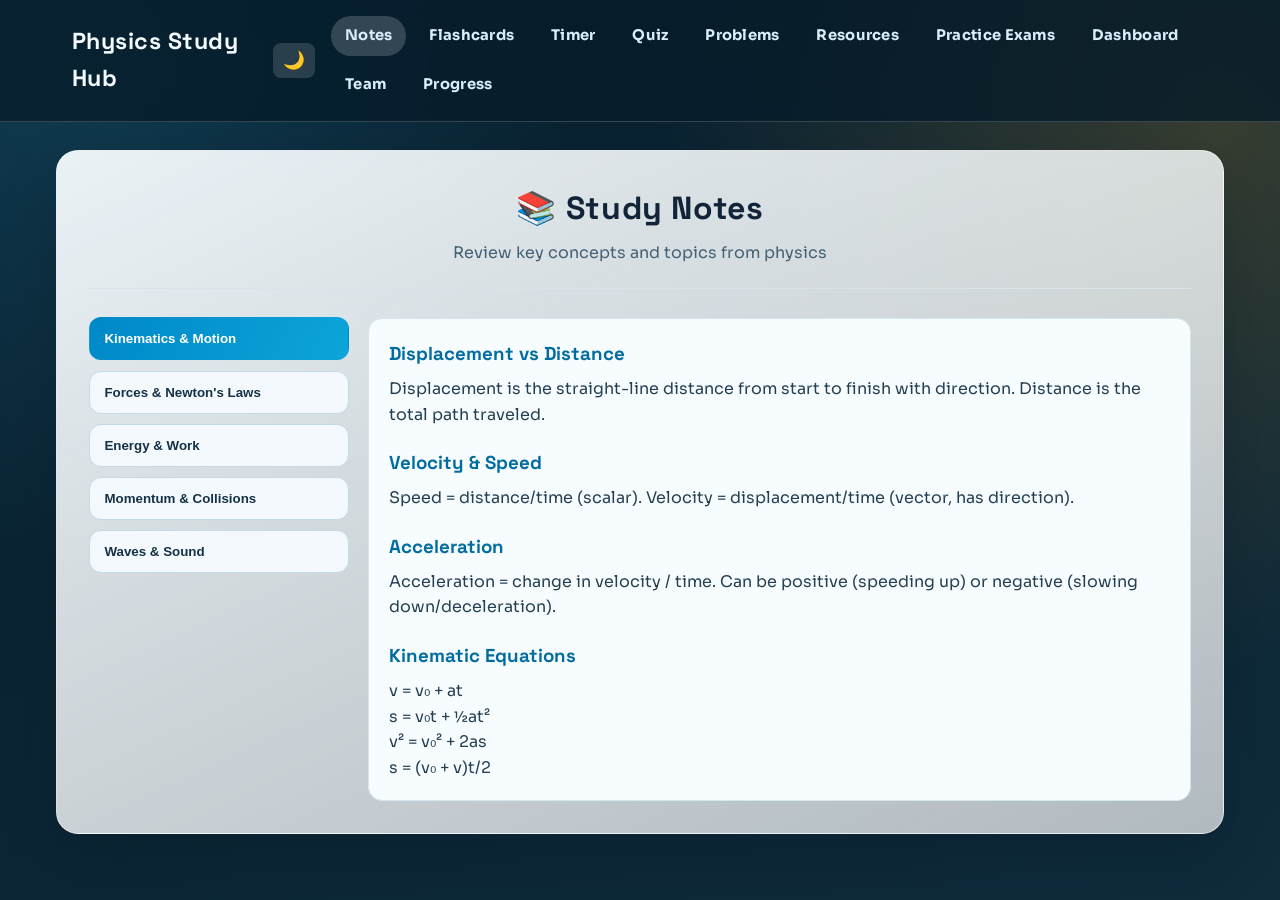
==== index.html @ 4030cb17 "Add team section" ====
<!DOCTYPE html>
<html lang="en">
<head>
    <meta charset="UTF-8">
    <meta name="viewport" content="width=device-width, initial-scale=1.0">
    <title>Physics Study Hub</title>
    <link rel="preconnect" href="https://fonts.googleapis.com">
    <link rel="preconnect" href="https://fonts.gstatic.com" crossorigin>
    <link href="https://fonts.googleapis.com/css2?family=Sora:wght@400;600;700;800&family=Space+Grotesk:wght@500;700&display=swap" rel="stylesheet">
    <link rel="stylesheet" href="styles.css">
</head>
<body>
    <nav class="navbar">
        <div class="nav-container">
            <h1 class="logo">Physics Study Hub</h1>
            <div class="nav-controls">
                <button id="dark-mode-toggle" class="dark-mode-btn" aria-label="Toggle dark mode" title="Dark mode">🌙</button>
                <ul class="nav-menu">
                    <li><a href="#" onclick="showSection('notes')" class="nav-link">Notes</a></li>
                    <li><a href="#" onclick="showSection('flashcards')" class="nav-link">Flashcards</a></li>
                    <li><a href="#" onclick="showSection('timer')" class="nav-link">Timer</a></li>
                    <li><a href="#" onclick="showSection('quiz')" class="nav-link">Quiz</a></li>
                    <li><a href="#" onclick="showSection('problems')" class="nav-link">Problems</a></li>
                    <li><a href="#" onclick="showSection('resources')" class="nav-link">Resources</a></li>
                    <li><a href="#" onclick="showSection('exams')" class="nav-link">Practice Exams</a></li>
                    <li><a href="#" onclick="showSection('dashboard')" class="nav-link">Dashboard</a></li>
                    <li><a href="#" onclick="showSection('team')" class="nav-link">Team</a></li>
                    <li><a href="#" onclick="showSection('progress')" class="nav-link">Progress</a></li>
                </ul>
            </div>
        </div>
    </nav>

    <main>
        <!-- Notes Section -->
        <section id="notes" class="section">
            <div class="section-header">
                <h2>📚 Study Notes</h2>
                <p>Review key concepts and topics from physics</p>
            </div>
            <div class="notes-container">
                <div class="notes-sidebar">
                    <button class="note-btn active" data-topic="kinematics" onclick="loadNotes('kinematics')">Kinematics & Motion</button>
                    <button class="note-btn" data-topic="forces" onclick="loadNotes('forces')">Forces & Newton's Laws</button>
                    <button class="note-btn" data-topic="energy" onclick="loadNotes('energy')">Energy & Work</button>
                    <button class="note-btn" data-topic="momentum" onclick="loadNotes('momentum')">Momentum & Collisions</button>
                    <button class="note-btn" data-topic="waves" onclick="loadNotes('waves')">Waves & Sound</button>
                </div>
                <div id="notes-content" class="notes-content"></div>
            </div>
        </section>

        <!-- Flashcards Section -->
        <section id="flashcards" class="section" style="display: none;">
            <div class="section-header">
                <h2>🃏 Flashcards</h2>
                <p>Study with interactive flashcards</p>
            </div>
            <div class="flashcards-container">
                <div id="flashcard" class="flashcard" onclick="flipCard()">
                    <div class="flashcard-inner">
                        <div class="flashcard-front">Question</div>
                        <div class="flashcard-back">Answer</div>
                    </div>
                </div>
                <div class="flashcard-controls">
                    <button onclick="previousCard()" class="btn">← Previous</button>
                    <span id="card-counter">1 / 10</span>
                    <button onclick="nextCard()" class="btn">Next →</button>
                </div>
                <div class="card-nav">
                    <button onclick="markCard('hard')" class="btn btn-hard">Hard</button>
                    <button onclick="markCard('medium')" class="btn btn-medium">Medium</button>
                    <button onclick="markCard('easy')" class="btn btn-easy">Easy</button>
                </div>
            </div>
        </section>

        <!-- Study Timer Section -->
        <section id="timer" class="section" style="display: none;">
            <div class="section-header">
                <h2>⏱️ Study Timer</h2>
                <p>Pomodoro-style focused study sessions</p>
            </div>
            <div class="timer-container">
                <div class="timer-display">
                    <div class="timer-time" id="timer-time">25:00</div>
                    <div class="timer-label" id="timer-label">Focus Time</div>
                </div>
                <div class="timer-controls">
                    <button onclick="startTimer()" class="btn btn-primary" id="btn-start">▶ Start</button>
                    <button onclick="pauseTimer()" class="btn btn-warning" id="btn-pause" style="display:none;">⏸ Pause</button>
                    <button onclick="resetTimer()" class="btn btn-secondary">↻ Reset</button>
                </div>
                <div class="timer-presets">
                    <button onclick="setTimer(25)" class="timer-preset">25 min</button>
                    <button onclick="setTimer(5)" class="timer-preset">5 min</button>
                    <button onclick="setTimer(45)" class="timer-preset">45 min</button>
                    <button onclick="setTimer(90)" class="timer-preset">90 min</button>
                </div>
                <div class="timer-stats">
                    <p>Today's focus: <span id="today-focus">0</span> min | Session streak: <span id="streak-count">0</span> days 🔥</p>
                </div>
            </div>
        </section>

        <!-- Quiz Section -->
        <section id="quiz" class="section" style="display: none;">
            <div class="section-header">
                <h2>❓ Quiz Mode</h2>
                <p>Test your knowledge with quizzes</p>
            </div>
            <div class="quiz-container">
                <div id="quiz-difficulty" style="text-align: center; margin-bottom: 2rem;">
                    <h3>Select Difficulty</h3>
                    <button onclick="startQuizWithDifficulty('all')" class="btn btn-primary">All Questions</button>
                    <button onclick="startQuizWithDifficulty('easy')" class="btn btn-easy">Easy Only</button>
                    <button onclick="startQuizWithDifficulty('medium')" class="btn btn-medium">Medium Only</button>
                    <button onclick="startQuizWithDifficulty('hard')" class="btn btn-hard">Hard Only</button>
                </div>
                <div id="quiz-timer" style="text-align: center; font-size: 1.5rem; font-weight: bold; color: #e74c3c; margin-bottom: 1rem; display: none;">
                    ⏱️ Time: <span id="timer-display">0:00</span>
                </div>
                <div id="quiz-content"></div>
            </div>
        </section>

        <!-- Problems Section -->
        <section id="problems" class="section" style="display: none;">
            <div class="section-header">
                <h2>📝 Practice Problems</h2>
                <p>Work through problem solutions</p>
            </div>
            <div class="problems-container">
                <div class="problems-sidebar">
                    <button class="problem-btn active" data-category="kinematics" onclick="loadProblems('kinematics')">Kinematics</button>
                    <button class="problem-btn" data-category="forces" onclick="loadProblems('forces')">Forces</button>
                    <button class="problem-btn" data-category="energy" onclick="loadProblems('energy')">Energy</button>
                    <button class="problem-btn" data-category="momentum" onclick="loadProblems('momentum')">Momentum</button>
                </div>
                <div id="problems-content" class="problems-content"></div>
            </div>
        </section>

        <!-- Resources Section -->
        <section id="resources" class="section" style="display: none;">
            <div class="section-header">
                <h2>📄 Study Resources</h2>
                <p>Use compressed PDFs for faster loading and GitHub-safe file sizes</p>
            </div>
            <div class="resources-grid">
                <article class="resource-card">
                    <h3>PHYS I Notes (Web Optimized)</h3>
                    <p>Compressed for fast opening and GitHub-safe size limits.</p>
                    <a class="btn btn-primary" href="PHYS I Notes.web.pdf" target="_blank" rel="noopener">Open PDF</a>
                </article>
                <article class="resource-card">
                    <h3>PHYS Work (Web Optimized)</h3>
                    <p>Optimized copy ready for publishing in this repository.</p>
                    <a class="btn btn-primary" href="PHYS Work.web.pdf" target="_blank" rel="noopener">Open PDF</a>
                </article>
                <article class="resource-card">
                    <h3>Quick Access</h3>
                    <p>If you need the highest-quality originals locally, keep them outside git and open from your computer.</p>
                    <a class="btn btn-secondary" href="README.md" target="_blank" rel="noopener">View Project Notes</a>
                </article>
            </div>
        </section>

        <!-- Practice Exams Section -->
        <section id="exams" class="section" style="display: none;">
            <div class="section-header">
                <h2>🧪 Practice Exams</h2>
                <p>One full final exam that mixes topics and grades automatically</p>
            </div>
            <div class="exam-shell">
                <div id="exam-menu" class="exam-menu">
                    <button type="button" onclick="startPracticeExam()" class="exam-choice exam-choice-primary">
                        <strong>Start Final Exam</strong>
                        <span>25 questions • mixed topics</span>
                    </button>
                </div>
                <div id="exam-content" class="exam-content"></div>
            </div>
        </section>

        <!-- Dashboard Section -->
        <section id="dashboard" class="section" style="display: none;">
            <div class="section-header">
                <h2>📈 Dashboard</h2>
                <p>Quick summary of your study progress</p>
            </div>
            <div class="dashboard-grid">
                <div class="dashboard-card">
                    <h3>Average Quiz Score</h3>
                    <div class="dashboard-value" id="dashboard-avg-score">0%</div>
                </div>
                <div class="dashboard-card">
                    <h3>Practice Exams Taken</h3>
                    <div class="dashboard-value" id="dashboard-exam-count">0</div>
                </div>
                <div class="dashboard-card">
                    <h3>Study Streak</h3>
                    <div class="dashboard-value" id="dashboard-streak">0 days</div>
                </div>
                <div class="dashboard-card">
                    <h3>Problems Solved</h3>
                    <div class="dashboard-value" id="dashboard-problems">0</div>
                </div>
            </div>
        </section>

        <!-- Team Section -->
        <section id="team" class="section" style="display: none;">
            <div class="section-header">
                <h2>👥 Team</h2>
                <p>Who worked on what in this project</p>
            </div>
            <div class="team-grid">
                <article class="team-card">
                    <div class="team-name">Kaleb Harris</div>
                    <div class="team-role">Project Lead</div>
                    <p class="team-desc">Core site structure, exam flow, and overall coordination.</p>
                </article>
                <article class="team-card">
                    <div class="team-name">Kyle Mccrackin</div>
                    <div class="team-role">Content Support</div>
                    <p class="team-desc">Study content organization and topic coverage.</p>
                </article>
                <article class="team-card">
                    <div class="team-name">Tyler Rankins</div>
                    <div class="team-role">Design Support</div>
                    <p class="team-desc">Layout polish, visual style, and presentation details.</p>
                </article>
                <article class="team-card">
                    <div class="team-name">Luke Prez</div>
                    <div class="team-role">Feature Support</div>
                    <p class="team-desc">Study tools, progress tracking, and feature ideas.</p>
                </article>
            </div>
        </section>

        <!-- Progress Section -->
        <section id="progress" class="section" style="display: none;">
            <div class="section-header">
                <h2>📊 Your Progress</h2>
                <p>Track your learning journey and achievements</p>
            </div>
            <div class="progress-container">
                <div class="progress-stat">
                    <h3>Notes Reviewed</h3>
                    <div class="stat-value" id="notes-reviewed">0</div>
                    <div class="progress-bar">
                        <div class="progress-fill" style="width: 0%"></div>
                    </div>
                </div>
                <div class="progress-stat">
                    <h3>Cards Studied</h3>
                    <div class="stat-value" id="cards-studied">0</div>
                    <div class="progress-bar">
                        <div class="progress-fill" style="width: 0%"></div>
                    </div>
                </div>
                <div class="progress-stat">
                    <h3>Quiz Average</h3>
                    <div class="stat-value" id="quiz-avg">0%</div>
                    <div class="progress-bar">
                        <div class="progress-fill" style="width: 0%"></div>
                    </div>
                </div>
                <div class="progress-stat">
                    <h3>Problems Solved</h3>
                    <div class="stat-value" id="problems-solved">0</div>
                    <div class="progress-bar">
                        <div class="progress-fill" style="width: 0%"></div>
                    </div>
                </div>
            </div>

            <div class="achievements-section">
                <h3>🏆 Achievements</h3>
                <div id="achievements-list" class="achievements-grid">
                    <div class="achievement" data-achievement="first-quiz">
                        <div class="achievement-icon">🎯</div>
                        <div class="achievement-text">
                            <strong>Quiz Master</strong>
                            <p>Complete first quiz</p>
                        </div>
                    </div>
                    <div class="achievement" data-achievement="perfect-score">
                        <div class="achievement-icon">⭐</div>
                        <div class="achievement-text">
                            <strong>Perfect Score</strong>
                            <p>Score 100% on quiz</p>
                        </div>
                    </div>
                    <div class="achievement" data-achievement="study-streak">
                        <div class="achievement-icon">🔥</div>
                        <div class="achievement-text">
                            <strong>On Fire</strong>
                            <p>3 day study streak</p>
                        </div>
                    </div>
                    <div class="achievement" data-achievement="card-master">
                        <div class="achievement-icon">🃏</div>
                        <div class="achievement-text">
                            <strong>Card Master</strong>
                            <p>Study 50 flashcards</p>
                        </div>
                    </div>
                </div>
            </div>

            <div class="shortcuts-section">
                <h3>⌨️ Keyboard Shortcuts</h3>
                <div class="shortcuts-grid">
                    <div class="shortcut">
                        <kbd>←</kbd> <kbd>→</kbd> <span>Navigate flashcards</span>
                    </div>
                    <div class="shortcut">
                        <kbd>Space</kbd> <span>Flip flashcard</span>
                    </div>
                    <div class="shortcut">
                        <kbd>1</kbd> <kbd>2</kbd> <kbd>3</kbd> <kbd>4</kbd> <span>Select quiz answer</span>
                    </div>
                </div>
            </div>

            <button onclick="resetProgress()" class="btn btn-danger">Reset All Progress</button>
        </section>
    </main>

    <script src="data.js"></script>
    <script src="script.js"></script>
</body>
</html>
---- styles.css ----
* {
    margin: 0;
    padding: 0;
    box-sizing: border-box;
}

:root {
    --bg-1: #081f2e;
    --bg-2: #0f2b3c;
    --surface: rgba(246, 252, 255, 0.95);
    --surface-soft: rgba(255, 255, 255, 0.68);
    --text: #12212e;
    --muted: #456073;
    --brand: #0088c9;
    --brand-strong: #006ca0;
    --accent: #f0a620;
    --ok: #2ea26d;
    --warn: #ce7f08;
    --danger: #cc4e41;
    --shadow: 0 24px 56px rgba(3, 20, 31, 0.24);
}

body.dark-mode {
    --surface: #1a2332;
    --surface-soft: #0f192a;
    --text: #e4f1ff;
    --muted: #9cb3cc;
}

body.dark-mode .section {
    background: linear-gradient(155deg, #1a2332, #0f192a);
    border-color: rgba(255, 255, 255, 0.12);
}

body.dark-mode .notes-content,
body.dark-mode .problems-content,
body.dark-mode #quiz-content {
    background: #0f192a;
    border-color: rgba(255, 255, 255, 0.14);
}

body.dark-mode .note-btn,
body.dark-mode .problem-btn {
    background: #0d1620;
    border-color: rgba(255, 255, 255, 0.18);
    color: #d8eefa;
}

body.dark-mode .quiz-option {
    background: #0f192a;
    border-color: rgba(255, 255, 255, 0.15);
    color: #e4f1ff;
}

body.dark-mode .problem-item {
    background: #0d1620;
    border-color: rgba(255, 255, 255, 0.15);
    color: #e4f1ff;
}

body.dark-mode .progress-stat {
    background: #0d1620;
    border-color: rgba(255, 255, 255, 0.15);
}

body.dark-mode .resource-card {
    background: #0d1620;
    border-color: rgba(255, 255, 255, 0.15);
}

/* Dashboard */
.dashboard-grid {
    display: grid;
    grid-template-columns: repeat(auto-fit, minmax(180px, 1fr));
    gap: 1rem;
}

.dashboard-card {
    background: #f7fcff;
    border: 1px solid #d5e6f0;
    border-radius: 12px;
    padding: 1.25rem;
    text-align: center;
}

.dashboard-card h3 {
    color: #17364d;
    font-family: 'Space Grotesk', sans-serif;
    margin-bottom: 0.75rem;
}

.dashboard-value {
    font-size: 2rem;
    font-weight: 800;
    color: var(--brand-strong);
    font-family: 'Space Grotesk', sans-serif;
}

body.dark-mode .dashboard-card {
    background: #0f192a;
    border-color: rgba(255, 255, 255, 0.15);
}

body.dark-mode .dashboard-card h3 {
    color: #e4f1ff;
}

/* Team */
.team-grid {
    display: grid;
    grid-template-columns: repeat(auto-fit, minmax(220px, 1fr));
    gap: 1rem;
}

.team-card {
    background: #f7fcff;
    border: 1px solid #d5e6f0;
    border-radius: 12px;
    padding: 1.25rem;
}

.team-name {
    font-family: 'Space Grotesk', sans-serif;
    font-size: 1.15rem;
    font-weight: 700;
    color: #17364d;
}

.team-role {
    color: var(--brand);
    font-weight: 700;
    margin: 0.25rem 0 0.75rem;
}

.team-desc {
    color: var(--muted);
    margin: 0;
}

body.dark-mode .team-card {
    background: #0f192a;
    border-color: rgba(255, 255, 255, 0.15);
}

body.dark-mode .team-name {
    color: #e4f1ff;
}

/* Practice Exams */
.exam-shell {
    max-width: 900px;
    margin: 0 auto;
}

.exam-menu {
    display: grid;
    grid-template-columns: 1fr;
    gap: 1rem;
    margin-bottom: 1.5rem;
}

.exam-choice {
    border: 1px solid #d5e6f0;
    background: #f7fcff;
    border-radius: 12px;
    padding: 1rem;
    cursor: pointer;
    text-align: left;
    display: flex;
    flex-direction: column;
    gap: 0.25rem;
    transition: 0.2s ease;
}

.exam-choice:hover {
    border-color: var(--brand);
    transform: translateY(-1px);
}

.exam-choice-primary {
    align-items: center;
    justify-content: center;
    text-align: center;
    min-height: 84px;
}

.exam-choice strong {
    color: #17364d;
}

.exam-choice span {
    color: var(--muted);
    font-size: 0.9rem;
}

.exam-content {
    background: #f7fcff;
    border: 1px solid #d5e6f0;
    border-radius: 14px;
    padding: 1.5rem;
    min-height: 220px;
}

.exam-intro {
    color: var(--muted);
}

.exam-question-card h3 {
    color: #17364d;
    margin-bottom: 1rem;
}

.exam-meta {
    color: var(--brand);
    font-weight: 700;
    margin-bottom: 0.6rem;
}

.exam-options {
    display: grid;
    gap: 0.75rem;
    margin: 1rem 0 1.25rem;
}

.exam-option {
    display: flex;
    align-items: flex-start;
    gap: 0.75rem;
    padding: 0.85rem 1rem;
    border: 1px solid #d5e6f0;
    border-radius: 10px;
    background: white;
    cursor: pointer;
}

.exam-option input {
    margin-top: 0.2rem;
}

.exam-controls {
    display: flex;
    justify-content: space-between;
    gap: 1rem;
}

.exam-results {
    text-align: center;
}

.exam-score {
    font-size: 3rem;
    font-weight: 800;
    color: var(--brand);
    margin: 0.75rem 0;
}

body.dark-mode .exam-choice,
body.dark-mode .exam-content,
body.dark-mode .exam-option {
    background: #0f192a;
    border-color: rgba(255, 255, 255, 0.15);
}

body.dark-mode .exam-choice strong,
body.dark-mode .exam-question-card h3 {
    color: #e4f1ff;
}

body {
    font-family: 'Sora', 'Segoe UI', sans-serif;
    color: var(--text);
    line-height: 1.6;
    min-height: 100vh;
    background:
        radial-gradient(circle at 5% 5%, #2eaad833 0%, transparent 35%),
        radial-gradient(circle at 95% 14%, #f0a62030 0%, transparent 38%),
        linear-gradient(155deg, var(--bg-1), var(--bg-2));
}

.navbar {
    position: sticky;
    top: 0;
    z-index: 1000;
    border-bottom: 1px solid rgba(255, 255, 255, 0.18);
    background: rgba(6, 27, 41, 0.78);
    backdrop-filter: blur(14px);
}

.nav-container {
    max-width: 1200px;
    margin: 0 auto;
    padding: 1rem 2rem;
    display: flex;
    align-items: center;
    justify-content: space-between;
    gap: 1rem;
}

.nav-controls {
    display: flex;
    align-items: center;
    gap: 1rem;
}

.dark-mode-btn {
    border: none;
    background: rgba(255, 255, 255, 0.14);
    color: #f4fbff;
    font-size: 1.1rem;
    padding: 0.45rem 0.65rem;
    border-radius: 8px;
    cursor: pointer;
    transition: 0.2s ease;
}

.dark-mode-btn:hover {
    background: rgba(255, 255, 255, 0.25);
}

body.dark-mode .dark-mode-btn::after {
    content: "☀️";
}

.logo {
    font-family: 'Space Grotesk', sans-serif;
    font-size: 1.45rem;
    letter-spacing: 0.02em;
    color: #f4fbff;
}

.nav-menu {
    display: flex;
    list-style: none;
    flex-wrap: wrap;
    gap: 0.6rem;
}

.nav-link {
    display: inline-block;
    color: #d8eefa;
    text-decoration: none;
    font-size: 0.92rem;
    font-weight: 700;
    letter-spacing: 0.02em;
    padding: 0.5rem 0.85rem;
    border-radius: 999px;
    transition: 0.2s ease;
}

.nav-link:hover {
    background: rgba(255, 255, 255, 0.14);
    color: #ffffff;
}

main {
    max-width: 1200px;
    margin: 1.8rem auto 2.8rem;
    padding: 0 1rem;
}

.section {
    background: linear-gradient(155deg, var(--surface), var(--surface-soft));
    border-radius: 22px;
    padding: 2rem;
    border: 1px solid rgba(255, 255, 255, 0.55);
    box-shadow: var(--shadow);
    animation: section-enter 0.5s ease;
}

.section > * {
    animation: rise-in 0.45s ease both;
}

.section > *:nth-child(2) { animation-delay: 70ms; }
.section > *:nth-child(3) { animation-delay: 120ms; }

@keyframes section-enter {
    from { opacity: 0; transform: translateY(18px) scale(0.99); }
    to { opacity: 1; transform: translateY(0) scale(1); }
}

@keyframes rise-in {
    from { opacity: 0; transform: translateY(10px); }
    to { opacity: 1; transform: translateY(0); }
}

.section-header {
    text-align: center;
    margin-bottom: 1.8rem;
    padding-bottom: 1.4rem;
    border-bottom: 1px solid #d7e4ec;
}

.section-header h2 {
    font-family: 'Space Grotesk', sans-serif;
    letter-spacing: 0.02em;
    font-size: clamp(1.45rem, 1.1rem + 1.2vw, 2rem);
    color: #112438;
}

.section-header p {
    color: var(--muted);
    margin-top: 0.35rem;
}

.notes-container,
.problems-container {
    display: grid;
    grid-template-columns: minmax(220px, 260px) 1fr;
    gap: 1.2rem;
}

.notes-sidebar,
.problems-sidebar {
    display: flex;
    flex-direction: column;
    gap: 0.65rem;
}

.note-btn,
.problem-btn {
    width: 100%;
    text-align: left;
    border: 1px solid #c5d9e6;
    background: #f3f9fd;
    color: #153246;
    border-radius: 12px;
    padding: 0.8rem 0.9rem;
    font-weight: 600;
    cursor: pointer;
    transition: 0.2s ease;
}

.note-btn:hover,
.problem-btn:hover,
.note-btn.active,
.problem-btn.active {
    background: linear-gradient(120deg, var(--brand), #0ca5d8);
    color: #ffffff;
    border-color: transparent;
    transform: translateY(-1px);
}

.notes-content,
.problems-content,
#quiz-content {
    background: #f7fcff;
    border: 1px solid #d5e6f0;
    border-radius: 14px;
    padding: 1.25rem;
    max-height: 620px;
    overflow-y: auto;
}

.note-item h3 {
    font-family: 'Space Grotesk', sans-serif;
    color: var(--brand-strong);
    margin-bottom: 0.45rem;
}

.note-item + .note-item {
    margin-top: 1.3rem;
}

.note-item p,
.note-item ul,
.problem-item .problem-statement {
    color: #264053;
}

.flashcards-container {
    display: flex;
    flex-direction: column;
    align-items: center;
    gap: 1.3rem;
}

.flashcard {
    perspective: 1000px;
    width: min(780px, 100%);
    height: clamp(250px, 45vw, 390px);
    cursor: pointer;
}

.flashcard-inner {
    position: relative;
    width: 100%;
    height: 100%;
    transition: transform 0.55s ease;
    transform-style: preserve-3d;
}

.flashcard.flipped .flashcard-inner {
    transform: rotateY(180deg);
}

.flashcard-front,
.flashcard-back {
    position: absolute;
    width: 100%;
    height: 100%;
    border-radius: 18px;
    display: flex;
    align-items: center;
    justify-content: center;
    backface-visibility: hidden;
    text-align: center;
    padding: 1.4rem;
    font-size: clamp(1rem, 0.9rem + 0.8vw, 1.45rem);
    font-weight: 700;
    color: #ffffff;
}

.flashcard-front {
    background: linear-gradient(125deg, #0088c9, #0f5172);
}

.flashcard-back {
    background: linear-gradient(125deg, #e99e1c, #cc4e41);
    transform: rotateY(180deg);
}

.flashcard-controls,
.card-nav {
    display: flex;
    align-items: center;
    justify-content: center;
    gap: 0.7rem;
    flex-wrap: wrap;
}

#card-counter {
    min-width: 84px;
    text-align: center;
    font-weight: 800;
    color: #10344b;
}

.quiz-container {
    max-width: 800px;
    margin: 0 auto;
}

.quiz-option {
    border: 1px solid #c7dbe7;
    border-radius: 10px;
    background: #ffffff;
    padding: 0.85rem;
    margin-top: 0.6rem;
    cursor: pointer;
    transition: 0.2s ease;
}

.quiz-option:hover {
    border-color: var(--brand);
    background: #eaf7ff;
}

.quiz-option.selected { background: var(--brand); color: #fff; border-color: var(--brand); }
.quiz-option.correct { background: var(--ok); color: #fff; border-color: var(--ok); }
.quiz-option.wrong { background: var(--danger); color: #fff; border-color: var(--danger); }

.problem-item {
    border: 1px solid #d5e3eb;
    border-left: 5px solid var(--accent);
    border-radius: 12px;
    background: #ffffff;
    padding: 1.05rem;
}

.problem-item + .problem-item {
    margin-top: 1rem;
}

.problem-item h4 {
    font-family: 'Space Grotesk', sans-serif;
    color: #17344c;
    margin-bottom: 0.35rem;
}

.problem-item .problem-solution {
    display: none;
    margin-top: 0.7rem;
    padding: 0.75rem;
    border-radius: 10px;
    background: #f4f9fc;
    color: #1f3b50;
    border: 1px solid #d3e4ee;
}

.problem-item .problem-solution.show {
    display: block;
}

.progress-container {
    display: grid;
    grid-template-columns: repeat(auto-fit, minmax(230px, 1fr));
    gap: 1rem;
}

.progress-stat {
    background: #f7fcff;
    border: 1px solid #d7e8f1;
    border-radius: 14px;
    padding: 1.1rem;
    text-align: center;
}

.progress-stat h3 {
    color: #17364d;
    font-size: 0.98rem;
}

.stat-value {
    font-family: 'Space Grotesk', sans-serif;
    color: var(--brand-strong);
    font-size: 2rem;
    font-weight: 800;
    margin: 0.35rem 0 0.6rem;
}

.progress-bar {
    height: 10px;
    background: #d6e4ed;
    border-radius: 999px;
    overflow: hidden;
}

.progress-fill {
    height: 100%;
    width: 0;
    background: linear-gradient(90deg, var(--brand), var(--accent));
    transition: width 0.35s ease;
}

.resources-grid {
    display: grid;
    grid-template-columns: repeat(auto-fit, minmax(230px, 1fr));
    gap: 1rem;
}

.resource-card {
    border-radius: 14px;
    background: #f8fcff;
    border: 1px solid #dbe9f2;
    padding: 1rem;
}

.resource-card h3 {
    font-family: 'Space Grotesk', sans-serif;
    color: #123248;
    margin-bottom: 0.35rem;
    font-size: 1.05rem;
}

.resource-card p {
    color: #3f5f71;
    margin-bottom: 0.9rem;
}

.btn {
    border: none;
    border-radius: 10px;
    padding: 0.7rem 1rem;
    color: #fff;
    text-decoration: none;
    font-weight: 700;
    cursor: pointer;
    transition: 0.2s ease;
    display: inline-block;
}

.btn:hover {
    transform: translateY(-1px);
    filter: brightness(1.05);
}

.btn-primary { background: linear-gradient(120deg, var(--brand), #0ea3d7); }
.btn-secondary { background: linear-gradient(120deg, #2ea26d, #1f7d55); }
.btn-danger { background: linear-gradient(120deg, #cc4e41, #a83f35); }
.btn-warning,
.btn-medium { background: linear-gradient(120deg, #dc9324, #b8791d); }
.btn-hard { background: linear-gradient(120deg, #cc4e41, #a83f35); }
.btn-easy { background: linear-gradient(120deg, #2ea26d, #1f7d55); }

#quiz-difficulty {
    display: flex;
    flex-wrap: wrap;
    justify-content: center;
    gap: 0.7rem;
}

#quiz-timer {
    background: #fff4e8;
    border: 1px solid #f2d2aa;
    border-left: 4px solid var(--warn);
    border-radius: 10px;
}

#timer-display {
    font-family: 'Space Grotesk', monospace;
    color: #9b5a07;
}

::-webkit-scrollbar { width: 8px; }
::-webkit-scrollbar-thumb { background: #9fc6db; border-radius: 99px; }
::-webkit-scrollbar-track { background: #ecf4f9; }

@media (max-width: 900px) {
    .notes-container,
    .problems-container {
        grid-template-columns: 1fr;
    }
}

@media (max-width: 680px) {
    .nav-container {
        flex-direction: column;
        align-items: flex-start;
    }

    .nav-menu {
        width: 100%;
        gap: 0.45rem;
    }

    .nav-link {
        font-size: 0.85rem;
        padding: 0.4rem 0.72rem;
    }

    main {
        padding: 0 0.6rem;
    }

    .section {
        border-radius: 16px;
        padding: 1.2rem;
    }

    .flashcard {
        height: 280px;
    }
}

/* Timer Section */
.timer-container {
    text-align: center;
}

.timer-display {
    background: linear-gradient(135deg, var(--brand), #0f5172);
    border-radius: 20px;
    padding: 2rem;
    margin-bottom: 1.5rem;
    color: white;
}

.timer-time {
    font-size: clamp(3rem, 10vw, 6rem);
    font-family: 'Space Grotesk', monospace;
    font-weight: 800;
    margin-bottom: 0.5rem;
    letter-spacing: 0.05em;
}

.timer-label {
    font-size: 1.1rem;
    opacity: 0.9;
}

.timer-controls {
    display: flex;
    justify-content: center;
    gap: 0.7rem;
    margin-bottom: 1.2rem;
    flex-wrap: wrap;
}

.timer-presets {
    display: flex;
    gap: 0.5rem;
    justify-content: center;
    margin-bottom: 1.2rem;
    flex-wrap: wrap;
}

.timer-preset {
    padding: 0.6rem 1rem;
    background: #f7fcff;
    border: 1px solid #d5e6f0;
    border-radius: 20px;
    cursor: pointer;
    font-weight: 600;
    transition: 0.2s ease;
}

.timer-preset:hover {
    background: var(--brand);
    color: white;
    border-color: var(--brand);
}

.timer-stats {
    color: var(--muted);
    font-weight: 600;
    margin-top: 1rem;
}

/* Achievements Section */
.achievements-section {
    margin-top: 2rem;
    padding-top: 1.5rem;
    border-top: 1px solid #d7e4ec;
}

.achievements-section h3 {
    font-family: 'Space Grotesk', sans-serif;
    color: #17364d;
    margin-bottom: 1rem;
}

.achievements-grid {
    display: grid;
    grid-template-columns: repeat(auto-fit, minmax(200px, 1fr));
    gap: 1rem;
    margin-bottom: 1.5rem;
}

.achievement {
    display: flex;
    align-items: center;
    gap: 1rem;
    padding: 1rem;
    background: #f7fcff;
    border: 2px solid #d5e6f0;
    border-radius: 12px;
    opacity: 0.5;
    transition: 0.3s ease;
}

.achievement.unlocked {
    opacity: 1;
    border-color: var(--accent);
    background: #fffbf0;
}

.achievement-icon {
    font-size: 2rem;
}

.achievement-text strong {
    display: block;
    color: #17364d;
    font-size: 0.95rem;
}

.achievement-text p {
    color: var(--muted);
    font-size: 0.8rem;
    margin: 0.2rem 0 0;
}

/* Shortcuts Section */
.shortcuts-section {
    margin-top: 1.5rem;
    padding-top: 1.5rem;
    border-top: 1px solid #d7e4ec;
}

.shortcuts-section h3 {
    font-family: 'Space Grotesk', sans-serif;
    color: #17364d;
    margin-bottom: 1rem;
}

.shortcuts-grid {
    display: grid;
    grid-template-columns: repeat(auto-fit, minmax(250px, 1fr));
    gap: 1rem;
}

.shortcut {
    display: flex;
    align-items: center;
    gap: 0.8rem;
    padding: 0.8rem;
    background: #f7fcff;
    border-radius: 10px;
    border: 1px solid #d5e6f0;
}

kbd {
    display: inline-block;
    padding: 0.3rem 0.6rem;
    background: #e8f1f8;
    border: 1px solid #c5d9e6;
    border-radius: 5px;
    font-family: monospace;
    font-size: 0.85rem;
    font-weight: 700;
    color: #17364d;
}

.shortcut span {
    color: var(--muted);
}
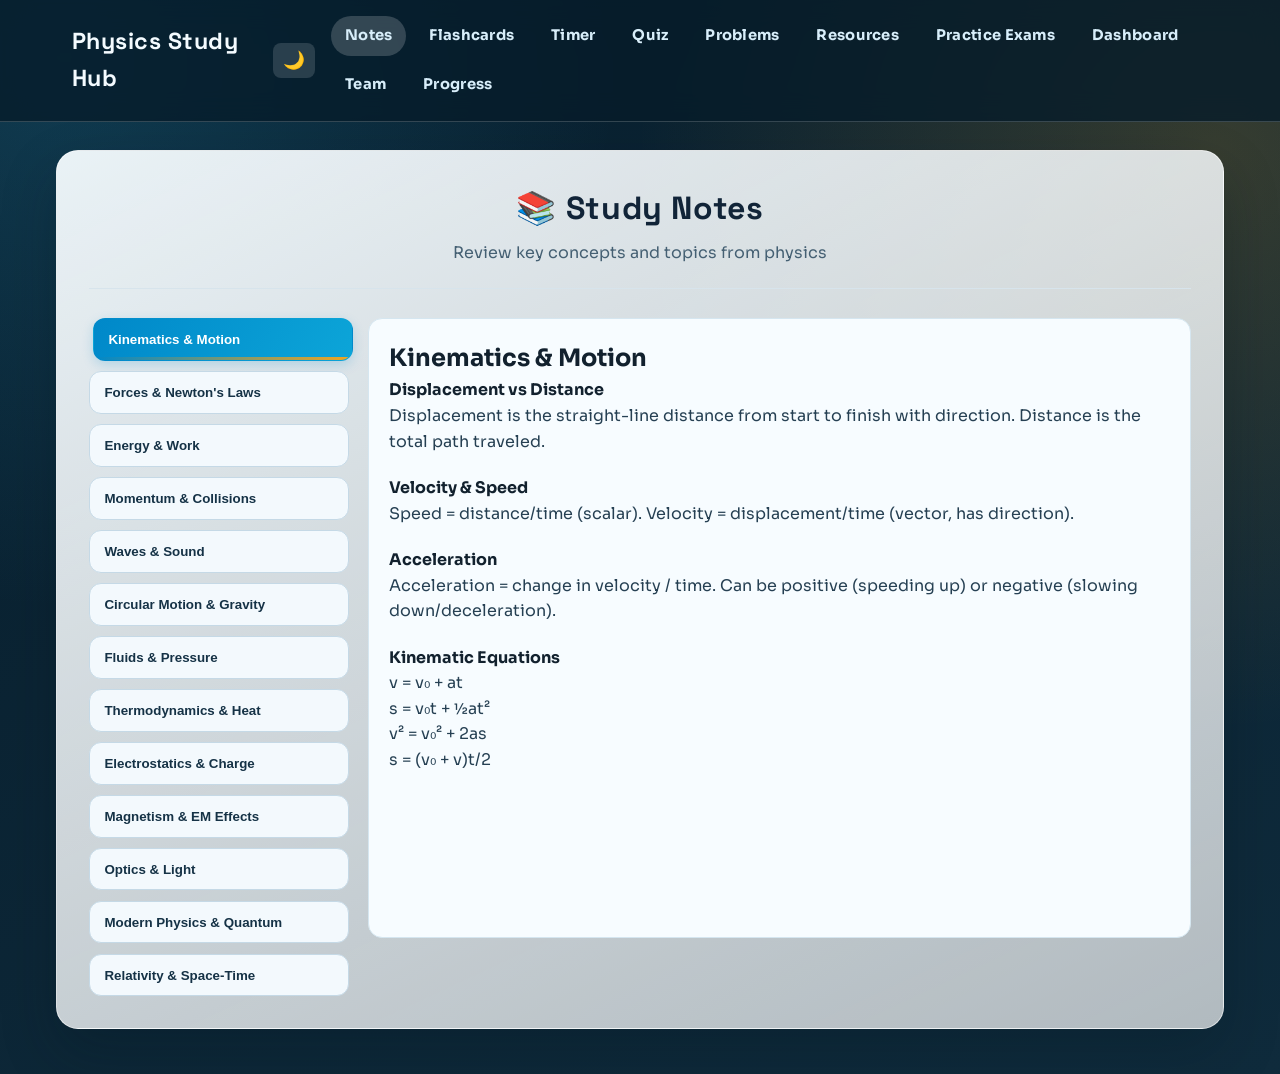
==== commit 0d012376: "nice Co-authored-by: Copilot <copilot@github.com>" ====
--- a/index.html
+++ b/index.html
@@ -39,12 +39,20 @@
                 <p>Review key concepts and topics from physics</p>
             </div>
             <div class="notes-container">
-                <div class="notes-sidebar">
-                    <button class="note-btn active" data-topic="kinematics" onclick="loadNotes('kinematics')">Kinematics & Motion</button>
-                    <button class="note-btn" data-topic="forces" onclick="loadNotes('forces')">Forces & Newton's Laws</button>
-                    <button class="note-btn" data-topic="energy" onclick="loadNotes('energy')">Energy & Work</button>
-                    <button class="note-btn" data-topic="momentum" onclick="loadNotes('momentum')">Momentum & Collisions</button>
-                    <button class="note-btn" data-topic="waves" onclick="loadNotes('waves')">Waves & Sound</button>
+                <div class="notes-sidebar" id="notes-menu">
+                    <button class="note-btn active" data-topic="kinematics" onclick="ContentManager.loadNotes('kinematics')">Kinematics & Motion</button>
+                    <button class="note-btn" data-topic="forces" onclick="ContentManager.loadNotes('forces')">Forces & Newton's Laws</button>
+                    <button class="note-btn" data-topic="energy" onclick="ContentManager.loadNotes('energy')">Energy & Work</button>
+                    <button class="note-btn" data-topic="momentum" onclick="ContentManager.loadNotes('momentum')">Momentum & Collisions</button>
+                    <button class="note-btn" data-topic="waves" onclick="ContentManager.loadNotes('waves')">Waves & Sound</button>
+                    <button class="note-btn" data-topic="circular" onclick="ContentManager.loadNotes('circular')">Circular Motion & Gravity</button>
+                    <button class="note-btn" data-topic="fluids" onclick="ContentManager.loadNotes('fluids')">Fluids & Pressure</button>
+                    <button class="note-btn" data-topic="thermodynamics" onclick="ContentManager.loadNotes('thermodynamics')">Thermodynamics & Heat</button>
+                    <button class="note-btn" data-topic="electrostatics" onclick="ContentManager.loadNotes('electrostatics')">Electrostatics & Charge</button>
+                    <button class="note-btn" data-topic="magnetism" onclick="ContentManager.loadNotes('magnetism')">Magnetism & EM Effects</button>
+                    <button class="note-btn" data-topic="optics" onclick="ContentManager.loadNotes('optics')">Optics & Light</button>
+                    <button class="note-btn" data-topic="modern" onclick="ContentManager.loadNotes('modern')">Modern Physics & Quantum</button>
+                    <button class="note-btn" data-topic="relativity" onclick="ContentManager.loadNotes('relativity')">Relativity & Space-Time</button>
                 </div>
                 <div id="notes-content" class="notes-content"></div>
             </div>
@@ -57,21 +65,19 @@
                 <p>Study with interactive flashcards</p>
             </div>
             <div class="flashcards-container">
-                <div id="flashcard" class="flashcard" onclick="flipCard()">
+                <div id="flashcard-container" class="flashcard" onclick="Flashcard.toggle()">
                     <div class="flashcard-inner">
                         <div class="flashcard-front">Question</div>
                         <div class="flashcard-back">Answer</div>
                     </div>
                 </div>
                 <div class="flashcard-controls">
-                    <button onclick="previousCard()" class="btn">← Previous</button>
+                    <button onclick="Flashcard.prev()" class="btn">← Previous</button>
                     <span id="card-counter">1 / 10</span>
-                    <button onclick="nextCard()" class="btn">Next →</button>
+                    <button onclick="Flashcard.next()" class="btn">Next →</button>
                 </div>
                 <div class="card-nav">
-                    <button onclick="markCard('hard')" class="btn btn-hard">Hard</button>
-                    <button onclick="markCard('medium')" class="btn btn-medium">Medium</button>
-                    <button onclick="markCard('easy')" class="btn btn-easy">Easy</button>
+                    <button onclick="Flashcard.shuffle()" class="btn btn-primary">🔀 Shuffle</button>
                 </div>
             </div>
         </section>
@@ -82,26 +88,7 @@
                 <h2>⏱️ Study Timer</h2>
                 <p>Pomodoro-style focused study sessions</p>
             </div>
-            <div class="timer-container">
-                <div class="timer-display">
-                    <div class="timer-time" id="timer-time">25:00</div>
-                    <div class="timer-label" id="timer-label">Focus Time</div>
-                </div>
-                <div class="timer-controls">
-                    <button onclick="startTimer()" class="btn btn-primary" id="btn-start">▶ Start</button>
-                    <button onclick="pauseTimer()" class="btn btn-warning" id="btn-pause" style="display:none;">⏸ Pause</button>
-                    <button onclick="resetTimer()" class="btn btn-secondary">↻ Reset</button>
-                </div>
-                <div class="timer-presets">
-                    <button onclick="setTimer(25)" class="timer-preset">25 min</button>
-                    <button onclick="setTimer(5)" class="timer-preset">5 min</button>
-                    <button onclick="setTimer(45)" class="timer-preset">45 min</button>
-                    <button onclick="setTimer(90)" class="timer-preset">90 min</button>
-                </div>
-                <div class="timer-stats">
-                    <p>Today's focus: <span id="today-focus">0</span> min | Session streak: <span id="streak-count">0</span> days 🔥</p>
-                </div>
-            </div>
+            <div id="timer-content"></div>
         </section>
 
         <!-- Quiz Section -->
@@ -111,16 +98,6 @@
                 <p>Test your knowledge with quizzes</p>
             </div>
             <div class="quiz-container">
-                <div id="quiz-difficulty" style="text-align: center; margin-bottom: 2rem;">
-                    <h3>Select Difficulty</h3>
-                    <button onclick="startQuizWithDifficulty('all')" class="btn btn-primary">All Questions</button>
-                    <button onclick="startQuizWithDifficulty('easy')" class="btn btn-easy">Easy Only</button>
-                    <button onclick="startQuizWithDifficulty('medium')" class="btn btn-medium">Medium Only</button>
-                    <button onclick="startQuizWithDifficulty('hard')" class="btn btn-hard">Hard Only</button>
-                </div>
-                <div id="quiz-timer" style="text-align: center; font-size: 1.5rem; font-weight: bold; color: #e74c3c; margin-bottom: 1rem; display: none;">
-                    ⏱️ Time: <span id="timer-display">0:00</span>
-                </div>
                 <div id="quiz-content"></div>
             </div>
         </section>
@@ -132,11 +109,20 @@
                 <p>Work through problem solutions</p>
             </div>
             <div class="problems-container">
-                <div class="problems-sidebar">
-                    <button class="problem-btn active" data-category="kinematics" onclick="loadProblems('kinematics')">Kinematics</button>
-                    <button class="problem-btn" data-category="forces" onclick="loadProblems('forces')">Forces</button>
-                    <button class="problem-btn" data-category="energy" onclick="loadProblems('energy')">Energy</button>
-                    <button class="problem-btn" data-category="momentum" onclick="loadProblems('momentum')">Momentum</button>
+                <div class="problems-sidebar" id="problems-menu">
+                    <button class="problem-btn active" data-category="kinematics" onclick="ContentManager.loadProblems('kinematics')">Kinematics</button>
+                    <button class="problem-btn" data-category="forces" onclick="ContentManager.loadProblems('forces')">Forces</button>
+                    <button class="problem-btn" data-category="energy" onclick="ContentManager.loadProblems('energy')">Energy</button>
+                    <button class="problem-btn" data-category="momentum" onclick="ContentManager.loadProblems('momentum')">Momentum</button>
+                    <button class="problem-btn" data-category="waves" onclick="ContentManager.loadProblems('waves')">Waves</button>
+                    <button class="problem-btn" data-category="circular" onclick="ContentManager.loadProblems('circular')">Circular Motion</button>
+                    <button class="problem-btn" data-category="fluids" onclick="ContentManager.loadProblems('fluids')">Fluids</button>
+                    <button class="problem-btn" data-category="thermodynamics" onclick="ContentManager.loadProblems('thermodynamics')">Thermodynamics</button>
+                    <button class="problem-btn" data-category="electrostatics" onclick="ContentManager.loadProblems('electrostatics')">Electrostatics</button>
+                    <button class="problem-btn" data-category="magnetism" onclick="ContentManager.loadProblems('magnetism')">Magnetism</button>
+                    <button class="problem-btn" data-category="optics" onclick="ContentManager.loadProblems('optics')">Optics</button>
+                    <button class="problem-btn" data-category="modern" onclick="ContentManager.loadProblems('modern')">Modern Physics</button>
+                    <button class="problem-btn" data-category="relativity" onclick="ContentManager.loadProblems('relativity')">Relativity</button>
                 </div>
                 <div id="problems-content" class="problems-content"></div>
             </div>
@@ -146,42 +132,18 @@
         <section id="resources" class="section" style="display: none;">
             <div class="section-header">
                 <h2>📄 Study Resources</h2>
-                <p>Use compressed PDFs for faster loading and GitHub-safe file sizes</p>
+                <p>Additional learning materials and references</p>
             </div>
-            <div class="resources-grid">
-                <article class="resource-card">
-                    <h3>PHYS I Notes (Web Optimized)</h3>
-                    <p>Compressed for fast opening and GitHub-safe size limits.</p>
-                    <a class="btn btn-primary" href="PHYS I Notes.web.pdf" target="_blank" rel="noopener">Open PDF</a>
-                </article>
-                <article class="resource-card">
-                    <h3>PHYS Work (Web Optimized)</h3>
-                    <p>Optimized copy ready for publishing in this repository.</p>
-                    <a class="btn btn-primary" href="PHYS Work.web.pdf" target="_blank" rel="noopener">Open PDF</a>
-                </article>
-                <article class="resource-card">
-                    <h3>Quick Access</h3>
-                    <p>If you need the highest-quality originals locally, keep them outside git and open from your computer.</p>
-                    <a class="btn btn-secondary" href="README.md" target="_blank" rel="noopener">View Project Notes</a>
-                </article>
-            </div>
+            <div id="resources-content"></div>
         </section>
 
         <!-- Practice Exams Section -->
         <section id="exams" class="section" style="display: none;">
             <div class="section-header">
                 <h2>🧪 Practice Exams</h2>
-                <p>One full final exam that mixes topics and grades automatically</p>
+                <p>Full practice exams with automatic grading</p>
             </div>
-            <div class="exam-shell">
-                <div id="exam-menu" class="exam-menu">
-                    <button type="button" onclick="startPracticeExam()" class="exam-choice exam-choice-primary">
-                        <strong>Start Final Exam</strong>
-                        <span>25 questions • mixed topics</span>
-                    </button>
-                </div>
-                <div id="exam-content" class="exam-content"></div>
-            </div>
+            <div id="exam-content"></div>
         </section>
 
         <!-- Dashboard Section -->
@@ -190,54 +152,16 @@
                 <h2>📈 Dashboard</h2>
                 <p>Quick summary of your study progress</p>
             </div>
-            <div class="dashboard-grid">
-                <div class="dashboard-card">
-                    <h3>Average Quiz Score</h3>
-                    <div class="dashboard-value" id="dashboard-avg-score">0%</div>
-                </div>
-                <div class="dashboard-card">
-                    <h3>Practice Exams Taken</h3>
-                    <div class="dashboard-value" id="dashboard-exam-count">0</div>
-                </div>
-                <div class="dashboard-card">
-                    <h3>Study Streak</h3>
-                    <div class="dashboard-value" id="dashboard-streak">0 days</div>
-                </div>
-                <div class="dashboard-card">
-                    <h3>Problems Solved</h3>
-                    <div class="dashboard-value" id="dashboard-problems">0</div>
-                </div>
-            </div>
+            <div id="dashboard-content"></div>
         </section>
 
         <!-- Team Section -->
         <section id="team" class="section" style="display: none;">
             <div class="section-header">
-                <h2>👥 Team</h2>
-                <p>Who worked on what in this project</p>
+                <h2>👥 About</h2>
+                <p>Information about this project</p>
             </div>
-            <div class="team-grid">
-                <article class="team-card">
-                    <div class="team-name">Kaleb Harris</div>
-                    <div class="team-role">Project Lead</div>
-                    <p class="team-desc">Core site structure, exam flow, and overall coordination.</p>
-                </article>
-                <article class="team-card">
-                    <div class="team-name">Kyle Mccrackin</div>
-                    <div class="team-role">Content Support</div>
-                    <p class="team-desc">Study content organization and topic coverage.</p>
-                </article>
-                <article class="team-card">
-                    <div class="team-name">Tyler Rankins</div>
-                    <div class="team-role">Design Support</div>
-                    <p class="team-desc">Layout polish, visual style, and presentation details.</p>
-                </article>
-                <article class="team-card">
-                    <div class="team-name">Luke Prez</div>
-                    <div class="team-role">Feature Support</div>
-                    <p class="team-desc">Study tools, progress tracking, and feature ideas.</p>
-                </article>
-            </div>
+            <div id="team-content"></div>
         </section>
 
         <!-- Progress Section -->
@@ -246,87 +170,7 @@
                 <h2>📊 Your Progress</h2>
                 <p>Track your learning journey and achievements</p>
             </div>
-            <div class="progress-container">
-                <div class="progress-stat">
-                    <h3>Notes Reviewed</h3>
-                    <div class="stat-value" id="notes-reviewed">0</div>
-                    <div class="progress-bar">
-                        <div class="progress-fill" style="width: 0%"></div>
-                    </div>
-                </div>
-                <div class="progress-stat">
-                    <h3>Cards Studied</h3>
-                    <div class="stat-value" id="cards-studied">0</div>
-                    <div class="progress-bar">
-                        <div class="progress-fill" style="width: 0%"></div>
-                    </div>
-                </div>
-                <div class="progress-stat">
-                    <h3>Quiz Average</h3>
-                    <div class="stat-value" id="quiz-avg">0%</div>
-                    <div class="progress-bar">
-                        <div class="progress-fill" style="width: 0%"></div>
-                    </div>
-                </div>
-                <div class="progress-stat">
-                    <h3>Problems Solved</h3>
-                    <div class="stat-value" id="problems-solved">0</div>
-                    <div class="progress-bar">
-                        <div class="progress-fill" style="width: 0%"></div>
-                    </div>
-                </div>
-            </div>
-
-            <div class="achievements-section">
-                <h3>🏆 Achievements</h3>
-                <div id="achievements-list" class="achievements-grid">
-                    <div class="achievement" data-achievement="first-quiz">
-                        <div class="achievement-icon">🎯</div>
-                        <div class="achievement-text">
-                            <strong>Quiz Master</strong>
-                            <p>Complete first quiz</p>
-                        </div>
-                    </div>
-                    <div class="achievement" data-achievement="perfect-score">
-                        <div class="achievement-icon">⭐</div>
-                        <div class="achievement-text">
-                            <strong>Perfect Score</strong>
-                            <p>Score 100% on quiz</p>
-                        </div>
-                    </div>
-                    <div class="achievement" data-achievement="study-streak">
-                        <div class="achievement-icon">🔥</div>
-                        <div class="achievement-text">
-                            <strong>On Fire</strong>
-                            <p>3 day study streak</p>
-                        </div>
-                    </div>
-                    <div class="achievement" data-achievement="card-master">
-                        <div class="achievement-icon">🃏</div>
-                        <div class="achievement-text">
-                            <strong>Card Master</strong>
-                            <p>Study 50 flashcards</p>
-                        </div>
-                    </div>
-                </div>
-            </div>
-
-            <div class="shortcuts-section">
-                <h3>⌨️ Keyboard Shortcuts</h3>
-                <div class="shortcuts-grid">
-                    <div class="shortcut">
-                        <kbd>←</kbd> <kbd>→</kbd> <span>Navigate flashcards</span>
-                    </div>
-                    <div class="shortcut">
-                        <kbd>Space</kbd> <span>Flip flashcard</span>
-                    </div>
-                    <div class="shortcut">
-                        <kbd>1</kbd> <kbd>2</kbd> <kbd>3</kbd> <kbd>4</kbd> <span>Select quiz answer</span>
-                    </div>
-                </div>
-            </div>
-
-            <button onclick="resetProgress()" class="btn btn-danger">Reset All Progress</button>
+            <div id="progress-content"></div>
         </section>
     </main>
 
--- a/styles.css
+++ b/styles.css
@@ -81,12 +81,39 @@
     border-radius: 12px;
     padding: 1.25rem;
     text-align: center;
+    transition: all 0.3s cubic-bezier(0.4, 0, 0.2, 1);
+    cursor: pointer;
+    position: relative;
+    overflow: hidden;
+}
+
+.dashboard-card::before {
+    content: '';
+    position: absolute;
+    top: 0;
+    left: -100%;
+    width: 100%;
+    height: 100%;
+    background: linear-gradient(90deg, transparent, rgba(255, 255, 255, 0.5), transparent);
+    transition: left 0.5s ease;
+}
+
+.dashboard-card:hover {
+    transform: translateY(-4px);
+    box-shadow: 0 12px 28px rgba(0, 136, 201, 0.15);
+    border-color: var(--brand);
+}
+
+.dashboard-card:hover::before {
+    left: 100%;
 }
 
 .dashboard-card h3 {
     color: #17364d;
     font-family: 'Space Grotesk', sans-serif;
     margin-bottom: 0.75rem;
+    position: relative;
+    z-index: 1;
 }
 
 .dashboard-value {
@@ -94,6 +121,8 @@
     font-weight: 800;
     color: var(--brand-strong);
     font-family: 'Space Grotesk', sans-serif;
+    position: relative;
+    z-index: 1;
 }
 
 body.dark-mode .dashboard-card {
@@ -344,12 +373,29 @@
     letter-spacing: 0.02em;
     padding: 0.5rem 0.85rem;
     border-radius: 999px;
-    transition: 0.2s ease;
+    transition: all 0.3s cubic-bezier(0.4, 0, 0.2, 1);
+    position: relative;
+}
+
+.nav-link::before {
+    content: '';
+    position: absolute;
+    bottom: -2px;
+    left: 0;
+    width: 0;
+    height: 2px;
+    background: linear-gradient(90deg, var(--brand), var(--accent));
+    transition: width 0.3s ease;
 }
 
 .nav-link:hover {
     background: rgba(255, 255, 255, 0.14);
     color: #ffffff;
+    transform: translateY(-2px);
+}
+
+.nav-link:hover::before {
+    width: 100%;
 }
 
 main {
@@ -382,6 +428,32 @@
 @keyframes rise-in {
     from { opacity: 0; transform: translateY(10px); }
     to { opacity: 1; transform: translateY(0); }
+}
+
+@keyframes pulse-glow {
+    0%, 100% { box-shadow: var(--shadow); }
+    50% { box-shadow: var(--shadow), 0 0 20px rgba(0, 136, 201, 0.3); }
+}
+
+@keyframes slide-in-left {
+    from { opacity: 0; transform: translateX(-20px); }
+    to { opacity: 1; transform: translateX(0); }
+}
+
+@keyframes slide-in-right {
+    from { opacity: 0; transform: translateX(20px); }
+    to { opacity: 1; transform: translateX(0); }
+}
+
+@keyframes bounce-in {
+    0% { opacity: 0; transform: scale(0.85); }
+    60% { opacity: 1; transform: scale(1.05); }
+    100% { transform: scale(1); }
+}
+
+@keyframes fade-in-scale {
+    from { opacity: 0; transform: scale(0.95); }
+    to { opacity: 1; transform: scale(1); }
 }
 
 .section-header {
@@ -428,7 +500,23 @@
     padding: 0.8rem 0.9rem;
     font-weight: 600;
     cursor: pointer;
-    transition: 0.2s ease;
+    transition: all 0.3s cubic-bezier(0.4, 0, 0.2, 1);
+    position: relative;
+    overflow: hidden;
+}
+
+.note-btn::after,
+.problem-btn::after {
+    content: '';
+    position: absolute;
+    bottom: 0;
+    left: 0;
+    width: 100%;
+    height: 3px;
+    background: linear-gradient(90deg, var(--brand), var(--accent));
+    transform: scaleX(0);
+    transform-origin: left;
+    transition: transform 0.3s ease;
 }
 
 .note-btn:hover,
@@ -438,7 +526,15 @@
     background: linear-gradient(120deg, var(--brand), #0ca5d8);
     color: #ffffff;
     border-color: transparent;
-    transform: translateY(-1px);
+    transform: translateX(4px);
+    box-shadow: 0 4px 12px rgba(0, 136, 201, 0.2);
+}
+
+.note-btn:hover::after,
+.problem-btn:hover::after,
+.note-btn.active::after,
+.problem-btn.active::after {
+    transform: scaleX(1);
 }
 
 .notes-content,
@@ -509,6 +605,8 @@
     font-size: clamp(1rem, 0.9rem + 0.8vw, 1.45rem);
     font-weight: 700;
     color: #ffffff;
+    box-shadow: 0 8px 32px rgba(0, 136, 201, 0.2);
+    animation: bounce-in 0.6s cubic-bezier(0.68, -0.55, 0.265, 1.55);
 }
 
 .flashcard-front {
@@ -548,12 +646,33 @@
     padding: 0.85rem;
     margin-top: 0.6rem;
     cursor: pointer;
-    transition: 0.2s ease;
+    transition: all 0.3s cubic-bezier(0.4, 0, 0.2, 1);
+    position: relative;
+    overflow: hidden;
+}
+
+.quiz-option::before {
+    content: '';
+    position: absolute;
+    top: 0;
+    left: -100%;
+    width: 100%;
+    height: 100%;
+    background: var(--brand);
+    opacity: 0.05;
+    transition: left 0.4s ease;
+    z-index: 0;
 }
 
 .quiz-option:hover {
     border-color: var(--brand);
     background: #eaf7ff;
+    transform: translateX(4px);
+    box-shadow: 0 2px 8px rgba(0, 136, 201, 0.12);
+}
+
+.quiz-option:hover::before {
+    left: 0;
 }
 
 .quiz-option.selected { background: var(--brand); color: #fff; border-color: var(--brand); }
@@ -630,7 +749,13 @@
     height: 100%;
     width: 0;
     background: linear-gradient(90deg, var(--brand), var(--accent));
-    transition: width 0.35s ease;
+    transition: width 0.6s cubic-bezier(0.4, 0, 0.2, 1);
+    animation: progress-shimmer 2s infinite;
+}
+
+@keyframes progress-shimmer {
+    0%, 100% { opacity: 1; }
+    50% { opacity: 0.8; }
 }
 
 .resources-grid {
@@ -644,6 +769,31 @@
     background: #f8fcff;
     border: 1px solid #dbe9f2;
     padding: 1rem;
+    transition: all 0.3s cubic-bezier(0.4, 0, 0.2, 1);
+    cursor: pointer;
+    position: relative;
+    overflow: hidden;
+}
+
+.resource-card::before {
+    content: '';
+    position: absolute;
+    top: -100%;
+    left: 0;
+    width: 100%;
+    height: 100%;
+    background: linear-gradient(135deg, transparent, rgba(0, 136, 201, 0.1), transparent);
+    transition: top 0.5s ease;
+}
+
+.resource-card:hover {
+    transform: translateY(-4px);
+    box-shadow: 0 8px 24px rgba(0, 136, 201, 0.12);
+    border-color: var(--brand);
+}
+
+.resource-card:hover::before {
+    top: 100%;
 }
 
 .resource-card h3 {
@@ -651,11 +801,15 @@
     color: #123248;
     margin-bottom: 0.35rem;
     font-size: 1.05rem;
+    position: relative;
+    z-index: 1;
 }
 
 .resource-card p {
     color: #3f5f71;
     margin-bottom: 0.9rem;
+    position: relative;
+    z-index: 1;
 }
 
 .btn {
@@ -666,13 +820,38 @@
     text-decoration: none;
     font-weight: 700;
     cursor: pointer;
-    transition: 0.2s ease;
+    transition: all 0.3s cubic-bezier(0.4, 0, 0.2, 1);
     display: inline-block;
+    position: relative;
+    overflow: hidden;
+}
+
+.btn::before {
+    content: '';
+    position: absolute;
+    top: 50%;
+    left: 50%;
+    width: 0;
+    height: 0;
+    border-radius: 50%;
+    background: rgba(255, 255, 255, 0.3);
+    transform: translate(-50%, -50%);
+    transition: width 0.6s, height 0.6s;
+}
+
+.btn:hover::before {
+    width: 300px;
+    height: 300px;
 }
 
 .btn:hover {
-    transform: translateY(-1px);
-    filter: brightness(1.05);
+    transform: translateY(-2px);
+    box-shadow: 0 8px 24px rgba(0, 0, 0, 0.2);
+    filter: brightness(1.08);
+}
+
+.btn:active {
+    transform: translateY(0);
 }
 
 .btn-primary { background: linear-gradient(120deg, var(--brand), #0ea3d7); }
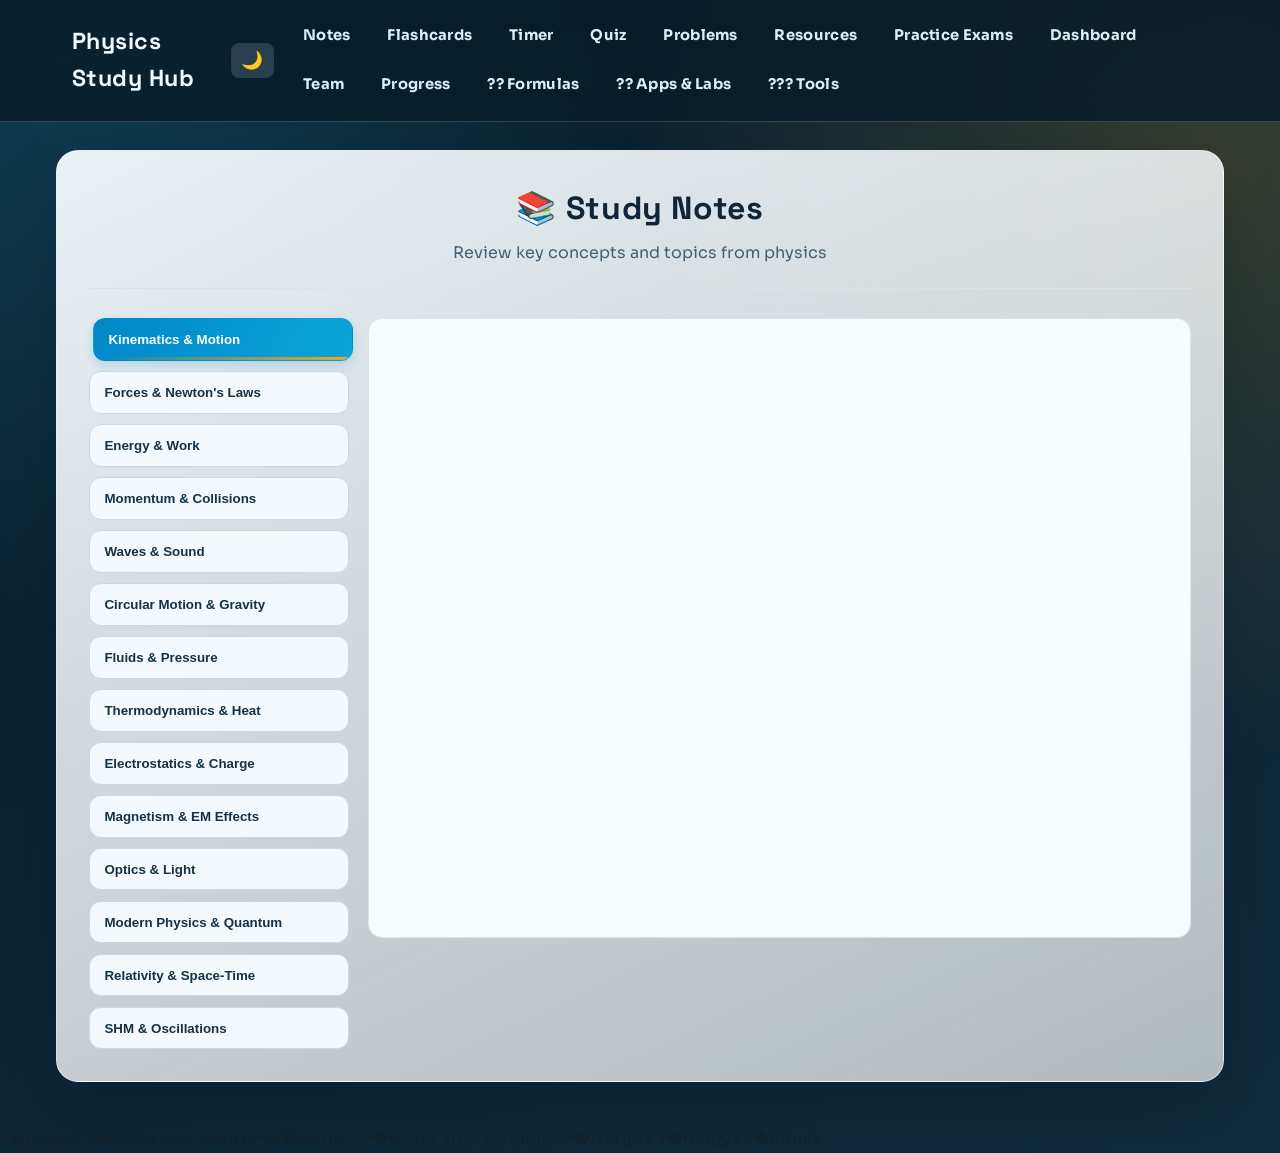
==== commit 38a11c8f: "almost final Co-authored-by: Copilot <copilot@github.com>" ====
--- a/index.html
+++ b/index.html
@@ -1,180 +1,220 @@
-<!DOCTYPE html>
-<html lang="en">
-<head>
-    <meta charset="UTF-8">
-    <meta name="viewport" content="width=device-width, initial-scale=1.0">
-    <title>Physics Study Hub</title>
-    <link rel="preconnect" href="https://fonts.googleapis.com">
-    <link rel="preconnect" href="https://fonts.gstatic.com" crossorigin>
-    <link href="https://fonts.googleapis.com/css2?family=Sora:wght@400;600;700;800&family=Space+Grotesk:wght@500;700&display=swap" rel="stylesheet">
-    <link rel="stylesheet" href="styles.css">
-</head>
-<body>
-    <nav class="navbar">
-        <div class="nav-container">
-            <h1 class="logo">Physics Study Hub</h1>
-            <div class="nav-controls">
-                <button id="dark-mode-toggle" class="dark-mode-btn" aria-label="Toggle dark mode" title="Dark mode">🌙</button>
-                <ul class="nav-menu">
-                    <li><a href="#" onclick="showSection('notes')" class="nav-link">Notes</a></li>
-                    <li><a href="#" onclick="showSection('flashcards')" class="nav-link">Flashcards</a></li>
-                    <li><a href="#" onclick="showSection('timer')" class="nav-link">Timer</a></li>
-                    <li><a href="#" onclick="showSection('quiz')" class="nav-link">Quiz</a></li>
-                    <li><a href="#" onclick="showSection('problems')" class="nav-link">Problems</a></li>
-                    <li><a href="#" onclick="showSection('resources')" class="nav-link">Resources</a></li>
-                    <li><a href="#" onclick="showSection('exams')" class="nav-link">Practice Exams</a></li>
-                    <li><a href="#" onclick="showSection('dashboard')" class="nav-link">Dashboard</a></li>
-                    <li><a href="#" onclick="showSection('team')" class="nav-link">Team</a></li>
-                    <li><a href="#" onclick="showSection('progress')" class="nav-link">Progress</a></li>
-                </ul>
+<!DOCTYPE html>
+<html lang="en">
+<head>
+    <meta charset="UTF-8">
+    <meta name="viewport" content="width=device-width, initial-scale=1.0">
+    <title>Physics Study Hub</title>
+    <link rel="preconnect" href="https://fonts.googleapis.com">
+    <link rel="preconnect" href="https://fonts.gstatic.com" crossorigin>
+    <link href="https://fonts.googleapis.com/css2?family=Sora:wght@400;600;700;800&family=Space+Grotesk:wght@500;700&display=swap" rel="stylesheet">
+    <link rel="stylesheet" href="styles.css">
+</head>
+<body>
+    <nav class="navbar">
+        <div class="nav-container">
+            <h1 class="logo">Physics Study Hub</h1>
+            <div class="nav-controls">
+                <button id="dark-mode-toggle" class="dark-mode-btn" aria-label="Toggle dark mode" title="Dark mode">🌙</button>
+                <ul class="nav-menu">
+                    <li><a href="#" onclick="showSection('notes')" class="nav-link">Notes</a></li>
+                    <li><a href="#" onclick="showSection('flashcards')" class="nav-link">Flashcards</a></li>
+                    <li><a href="#" onclick="showSection('timer')" class="nav-link">Timer</a></li>
+                    <li><a href="#" onclick="showSection('quiz')" class="nav-link">Quiz</a></li>
+                    <li><a href="#" onclick="showSection('problems')" class="nav-link">Problems</a></li>
+                    <li><a href="#" onclick="showSection('resources')" class="nav-link">Resources</a></li>
+                    <li><a href="#" onclick="showSection('exams')" class="nav-link">Practice Exams</a></li>
+                    <li><a href="#" onclick="showSection('dashboard')" class="nav-link">Dashboard</a></li>
+                    <li><a href="#" onclick="showSection('team')" class="nav-link">Team</a></li>
+                    <li><a href="#" onclick="showSection('progress')" class="nav-link">Progress</a></li>
+                                    <li><a href="#" onclick="showSection('formulas')" class="nav-link">?? Formulas</a></li>
+                    <li><a href="#" onclick="showSection('apps')" class="nav-link">?? Apps & Labs</a></li>
+                    <li><a href="#" onclick="showSection('tools')" class="nav-link">??? Tools</a></li></ul>
+            </div>
+        </div>
+    </nav>
+
+    <main>
+        <!-- Notes Section -->
+        <section id="notes" class="section">
+            <div class="section-header">
+                <h2>📚 Study Notes</h2>
+                <p>Review key concepts and topics from physics</p>
+            </div>
+            <div class="notes-container">
+                <div class="notes-sidebar" id="notes-menu">
+                    <button class="note-btn active" data-topic="kinematics" onclick="ContentManager.loadNotes('kinematics')">Kinematics & Motion</button>
+                    <button class="note-btn" data-topic="forces" onclick="ContentManager.loadNotes('forces')">Forces & Newton's Laws</button>
+                    <button class="note-btn" data-topic="energy" onclick="ContentManager.loadNotes('energy')">Energy & Work</button>
+                    <button class="note-btn" data-topic="momentum" onclick="ContentManager.loadNotes('momentum')">Momentum & Collisions</button>
+                    <button class="note-btn" data-topic="waves" onclick="ContentManager.loadNotes('waves')">Waves & Sound</button>
+                    <button class="note-btn" data-topic="circular" onclick="ContentManager.loadNotes('circular')">Circular Motion & Gravity</button>
+                    <button class="note-btn" data-topic="fluids" onclick="ContentManager.loadNotes('fluids')">Fluids & Pressure</button>
+                    <button class="note-btn" data-topic="thermodynamics" onclick="ContentManager.loadNotes('thermodynamics')">Thermodynamics & Heat</button>
+                    <button class="note-btn" data-topic="electrostatics" onclick="ContentManager.loadNotes('electrostatics')">Electrostatics & Charge</button>
+                    <button class="note-btn" data-topic="magnetism" onclick="ContentManager.loadNotes('magnetism')">Magnetism & EM Effects</button>
+                    <button class="note-btn" data-topic="optics" onclick="ContentManager.loadNotes('optics')">Optics & Light</button>
+                    <button class="note-btn" data-topic="modern" onclick="ContentManager.loadNotes('modern')">Modern Physics & Quantum</button>
+                    <button class="note-btn" data-topic="relativity" onclick="ContentManager.loadNotes('relativity')">Relativity & Space-Time</button>
+                    <button class="note-btn" data-topic="shm" onclick="ContentManager.loadNotes('shm')">SHM & Oscillations</button>
+                </div>
+                <div id="notes-content" class="notes-content"></div>
+            </div>
+        </section>
+
+        <!-- Flashcards Section -->
+        <section id="flashcards" class="section" style="display: none;">
+            <div class="section-header">
+                <h2>🃏 Flashcards</h2>
+                <p>Study with interactive flashcards</p>
+            </div>
+            <div class="flashcards-container">
+                <div id="flashcard-container" class="flashcard" onclick="Flashcard.toggle()">
+                    <div class="flashcard-inner">
+                        <div class="flashcard-front">Question</div>
+                        <div class="flashcard-back">Answer</div>
+                    </div>
+                </div>
+                <div class="flashcard-controls">
+                    <button onclick="Flashcard.prev()" class="btn">← Previous</button>
+                    <span id="card-counter">1 / 10</span>
+                    <button onclick="Flashcard.next()" class="btn">Next →</button>
+                </div>
+                <div class="card-nav">
+                    <button onclick="Flashcard.shuffle()" class="btn btn-primary">🔀 Shuffle</button>
+                </div>
+            </div>
+        </section>
+
+        <!-- Study Timer Section -->
+        <section id="timer" class="section" style="display: none;">
+            <div class="section-header">
+                <h2>⏱️ Study Timer</h2>
+                <p>Pomodoro-style focused study sessions</p>
+            </div>
+            <div id="timer-content"></div>
+        </section>
+
+        <!-- Quiz Section -->
+        <section id="quiz" class="section" style="display: none;">
+            <div class="section-header">
+                <h2>❓ Quiz Mode</h2>
+                <p>Test your knowledge with quizzes</p>
+            </div>
+            <div class="quiz-container">
+                <div id="quiz-content"></div>
+            </div>
+        </section>
+
+        <!-- Problems Section -->
+        <section id="problems" class="section" style="display: none;">
+            <div class="section-header">
+                <h2>📝 Practice Problems</h2>
+                <p>Work through problem solutions</p>
+            </div>
+            <div class="problems-container">
+                <div class="problems-sidebar" id="problems-menu">
+                    <button class="problem-btn active" data-category="kinematics" onclick="ContentManager.loadProblems('kinematics')">Kinematics</button>
+                    <button class="problem-btn" data-category="forces" onclick="ContentManager.loadProblems('forces')">Forces</button>
+                    <button class="problem-btn" data-category="energy" onclick="ContentManager.loadProblems('energy')">Energy</button>
+                    <button class="problem-btn" data-category="momentum" onclick="ContentManager.loadProblems('momentum')">Momentum</button>
+                    <button class="problem-btn" data-category="waves" onclick="ContentManager.loadProblems('waves')">Waves</button>
+                    <button class="problem-btn" data-category="circular" onclick="ContentManager.loadProblems('circular')">Circular Motion</button>
+                    <button class="problem-btn" data-category="fluids" onclick="ContentManager.loadProblems('fluids')">Fluids</button>
+                    <button class="problem-btn" data-category="thermodynamics" onclick="ContentManager.loadProblems('thermodynamics')">Thermodynamics</button>
+                    <button class="problem-btn" data-category="electrostatics" onclick="ContentManager.loadProblems('electrostatics')">Electrostatics</button>
+                    <button class="problem-btn" data-category="magnetism" onclick="ContentManager.loadProblems('magnetism')">Magnetism</button>
+                    <button class="problem-btn" data-category="optics" onclick="ContentManager.loadProblems('optics')">Optics</button>
+                    <button class="problem-btn" data-category="modern" onclick="ContentManager.loadProblems('modern')">Modern Physics</button>
+                    <button class="problem-btn" data-category="relativity" onclick="ContentManager.loadProblems('relativity')">Relativity</button>
+                    <button class="problem-btn" data-category="shm" onclick="ContentManager.loadProblems('shm')">SHM & Oscillations</button>
+                </div>
+                <div id="problems-content" class="problems-content"></div>
+            </div>
+        </section>
+
+        <!-- Resources Section -->
+        <section id="resources" class="section" style="display: none;">
+            <div class="section-header">
+                <h2>📄 Study Resources</h2>
+                <p>Additional learning materials and references</p>
+            </div>
+            <div id="resources-content"></div>
+        </section>
+
+        <!-- Practice Exams Section -->
+        <section id="exams" class="section" style="display: none;">
+            <div class="section-header">
+                <h2>🧪 Practice Exams</h2>
+                <p>Full practice exams with automatic grading</p>
+            </div>
+            <div id="exam-content"></div>
+        </section>
+
+        <!-- Dashboard Section -->
+        <section id="dashboard" class="section" style="display: none;">
+            <div class="section-header">
+                <h2>📈 Dashboard</h2>
+                <p>Quick summary of your study progress</p>
+            </div>
+            <div id="dashboard-content"></div>
+        </section>
+
+        <!-- Team Section -->
+        <section id="team" class="section" style="display: none;">
+            <div class="section-header">
+                <h2>👥 About</h2>
+                <p>Information about this project</p>
+            </div>
+            <div id="team-content"></div>
+        </section>
+
+        <!-- Progress Section -->
+        <section id="progress" class="section" style="display: none;">
+            <div class="section-header">
+                <h2>📊 Your Progress</h2>
+                <p>Track your learning journey and achievements</p>
+            </div>
+            <div id="progress-content"></div>
+        </section>
+    </main>
+
+    <script src="data.js"></script>
+    <script src="script.js"></script>
+</body>
+</html>
+
+
+        <!-- Formulas Section -->
+        <section id="formulas" class="section" style="display: none;">
+            <div class="section-header">
+                <h2>?? Formula Sheet</h2>
+                <p>Quick reference of all essential equations</p>
             </div>
-        </div>
-    </nav>
-
-    <main>
-        <!-- Notes Section -->
-        <section id="notes" class="section">
-            <div class="section-header">
-                <h2>📚 Study Notes</h2>
-                <p>Review key concepts and topics from physics</p>
-            </div>
-            <div class="notes-container">
-                <div class="notes-sidebar" id="notes-menu">
-                    <button class="note-btn active" data-topic="kinematics" onclick="ContentManager.loadNotes('kinematics')">Kinematics & Motion</button>
-                    <button class="note-btn" data-topic="forces" onclick="ContentManager.loadNotes('forces')">Forces & Newton's Laws</button>
-                    <button class="note-btn" data-topic="energy" onclick="ContentManager.loadNotes('energy')">Energy & Work</button>
-                    <button class="note-btn" data-topic="momentum" onclick="ContentManager.loadNotes('momentum')">Momentum & Collisions</button>
-                    <button class="note-btn" data-topic="waves" onclick="ContentManager.loadNotes('waves')">Waves & Sound</button>
-                    <button class="note-btn" data-topic="circular" onclick="ContentManager.loadNotes('circular')">Circular Motion & Gravity</button>
-                    <button class="note-btn" data-topic="fluids" onclick="ContentManager.loadNotes('fluids')">Fluids & Pressure</button>
-                    <button class="note-btn" data-topic="thermodynamics" onclick="ContentManager.loadNotes('thermodynamics')">Thermodynamics & Heat</button>
-                    <button class="note-btn" data-topic="electrostatics" onclick="ContentManager.loadNotes('electrostatics')">Electrostatics & Charge</button>
-                    <button class="note-btn" data-topic="magnetism" onclick="ContentManager.loadNotes('magnetism')">Magnetism & EM Effects</button>
-                    <button class="note-btn" data-topic="optics" onclick="ContentManager.loadNotes('optics')">Optics & Light</button>
-                    <button class="note-btn" data-topic="modern" onclick="ContentManager.loadNotes('modern')">Modern Physics & Quantum</button>
-                    <button class="note-btn" data-topic="relativity" onclick="ContentManager.loadNotes('relativity')">Relativity & Space-Time</button>
-                </div>
-                <div id="notes-content" class="notes-content"></div>
-            </div>
+            <div id="formulas-content"></div>
         </section>
 
-        <!-- Flashcards Section -->
-        <section id="flashcards" class="section" style="display: none;">
+        <!-- Apps & Real-World Applications -->
+        <section id="apps" class="section" style="display: none;">
             <div class="section-header">
-                <h2>🃏 Flashcards</h2>
-                <p>Study with interactive flashcards</p>
+                <h2>?? Real-World Applications</h2>
+                <p>Physics in everyday life and modern technology</p>
             </div>
-            <div class="flashcards-container">
-                <div id="flashcard-container" class="flashcard" onclick="Flashcard.toggle()">
-                    <div class="flashcard-inner">
-                        <div class="flashcard-front">Question</div>
-                        <div class="flashcard-back">Answer</div>
-                    </div>
-                </div>
-                <div class="flashcard-controls">
-                    <button onclick="Flashcard.prev()" class="btn">← Previous</button>
-                    <span id="card-counter">1 / 10</span>
-                    <button onclick="Flashcard.next()" class="btn">Next →</button>
-                </div>
-                <div class="card-nav">
-                    <button onclick="Flashcard.shuffle()" class="btn btn-primary">🔀 Shuffle</button>
-                </div>
-            </div>
+            <div id="apps-content"></div>
         </section>
 
-        <!-- Study Timer Section -->
-        <section id="timer" class="section" style="display: none;">
+        <!-- Tools Section (Concept Maps, Study Planner, etc) -->
+        <section id="tools" class="section" style="display: none;">
             <div class="section-header">
-                <h2>⏱️ Study Timer</h2>
-                <p>Pomodoro-style focused study sessions</p>
+                <h2>??? Study Tools & Resources</h2>
+                <p>Advanced learning tools and interactive simulations</p>
             </div>
-            <div id="timer-content"></div>
-        </section>
-
-        <!-- Quiz Section -->
-        <section id="quiz" class="section" style="display: none;">
-            <div class="section-header">
-                <h2>❓ Quiz Mode</h2>
-                <p>Test your knowledge with quizzes</p>
-            </div>
-            <div class="quiz-container">
-                <div id="quiz-content"></div>
-            </div>
-        </section>
-
-        <!-- Problems Section -->
-        <section id="problems" class="section" style="display: none;">
-            <div class="section-header">
-                <h2>📝 Practice Problems</h2>
-                <p>Work through problem solutions</p>
-            </div>
-            <div class="problems-container">
-                <div class="problems-sidebar" id="problems-menu">
-                    <button class="problem-btn active" data-category="kinematics" onclick="ContentManager.loadProblems('kinematics')">Kinematics</button>
-                    <button class="problem-btn" data-category="forces" onclick="ContentManager.loadProblems('forces')">Forces</button>
-                    <button class="problem-btn" data-category="energy" onclick="ContentManager.loadProblems('energy')">Energy</button>
-                    <button class="problem-btn" data-category="momentum" onclick="ContentManager.loadProblems('momentum')">Momentum</button>
-                    <button class="problem-btn" data-category="waves" onclick="ContentManager.loadProblems('waves')">Waves</button>
-                    <button class="problem-btn" data-category="circular" onclick="ContentManager.loadProblems('circular')">Circular Motion</button>
-                    <button class="problem-btn" data-category="fluids" onclick="ContentManager.loadProblems('fluids')">Fluids</button>
-                    <button class="problem-btn" data-category="thermodynamics" onclick="ContentManager.loadProblems('thermodynamics')">Thermodynamics</button>
-                    <button class="problem-btn" data-category="electrostatics" onclick="ContentManager.loadProblems('electrostatics')">Electrostatics</button>
-                    <button class="problem-btn" data-category="magnetism" onclick="ContentManager.loadProblems('magnetism')">Magnetism</button>
-                    <button class="problem-btn" data-category="optics" onclick="ContentManager.loadProblems('optics')">Optics</button>
-                    <button class="problem-btn" data-category="modern" onclick="ContentManager.loadProblems('modern')">Modern Physics</button>
-                    <button class="problem-btn" data-category="relativity" onclick="ContentManager.loadProblems('relativity')">Relativity</button>
-                </div>
-                <div id="problems-content" class="problems-content"></div>
-            </div>
-        </section>
-
-        <!-- Resources Section -->
-        <section id="resources" class="section" style="display: none;">
-            <div class="section-header">
-                <h2>📄 Study Resources</h2>
-                <p>Additional learning materials and references</p>
-            </div>
-            <div id="resources-content"></div>
-        </section>
-
-        <!-- Practice Exams Section -->
-        <section id="exams" class="section" style="display: none;">
-            <div class="section-header">
-                <h2>🧪 Practice Exams</h2>
-                <p>Full practice exams with automatic grading</p>
-            </div>
-            <div id="exam-content"></div>
-        </section>
-
-        <!-- Dashboard Section -->
-        <section id="dashboard" class="section" style="display: none;">
-            <div class="section-header">
-                <h2>📈 Dashboard</h2>
-                <p>Quick summary of your study progress</p>
-            </div>
-            <div id="dashboard-content"></div>
-        </section>
-
-        <!-- Team Section -->
-        <section id="team" class="section" style="display: none;">
-            <div class="section-header">
-                <h2>👥 About</h2>
-                <p>Information about this project</p>
-            </div>
-            <div id="team-content"></div>
-        </section>
-
-        <!-- Progress Section -->
-        <section id="progress" class="section" style="display: none;">
-            <div class="section-header">
-                <h2>📊 Your Progress</h2>
-                <p>Track your learning journey and achievements</p>
-            </div>
-            <div id="progress-content"></div>
-        </section>
-    </main>
-
-    <script src="data.js"></script>
-    <script src="script.js"></script>
-</body>
-</html>
+            <div id="tools-content"></div>
+        </section>
+        < / m a i n > 
+ 
+         < s c r i p t   s r c = " d a t a . j s " > < / s c r i p t > 
+         < s c r i p t   s r c = " s c r i p t . j s " > < / s c r i p t > 
+ < / b o d y > 
+ < / h t m l > + 
+ 
--- a/styles.css
+++ b/styles.css
@@ -1084,3 +1084,220 @@
 .shortcut span {
     color: var(--muted);
 }
+
+/* ============ FORMULA SHEET ============ */
+.formulas-grid {
+    display: grid;
+    grid-template-columns: repeat(auto-fill, minmax(300px, 1fr));
+    gap: 2rem;
+    margin: 2rem 0;
+}
+
+.formula-card {
+    background: linear-gradient(135deg, #f8fcff 0%, #eef7ff 100%);
+    border: 2px solid var(--brand);
+    border-radius: 12px;
+    padding: 1.5rem;
+    transition: all 0.3s cubic-bezier(0.4, 0, 0.2, 1);
+}
+
+.formula-card:hover {
+    transform: translateY(-4px);
+    box-shadow: 0 12px 32px rgba(0, 136, 201, 0.15);
+}
+
+.formula-card h3 {
+    color: var(--brand);
+    margin-bottom: 1rem;
+    font-size: 1.1rem;
+    border-bottom: 2px solid rgba(0, 136, 201, 0.3);
+    padding-bottom: 0.5rem;
+}
+
+.formula-item {
+    font-family: 'Courier New', monospace;
+    color: #1a1a1a;
+    padding: 0.6rem;
+    margin: 0.5rem 0;
+    background: rgba(255, 255, 255, 0.8);
+    border-radius: 6px;
+    font-size: 0.95rem;
+    line-height: 1.5;
+}
+
+/* ============ APPLICATIONS ============ */
+.apps-grid {
+    display: grid;
+    grid-template-columns: repeat(auto-fill, minmax(280px, 1fr));
+    gap: 2rem;
+    margin: 2rem 0;
+}
+
+.app-card {
+    background: linear-gradient(135deg, #fff9f0 0%, #ffe8d6 100%);
+    border: 2px solid var(--accent);
+    border-radius: 12px;
+    padding: 1.5rem;
+    transition: all 0.3s cubic-bezier(0.4, 0, 0.2, 1);
+}
+
+.app-card:hover {
+    transform: translateY(-4px);
+    box-shadow: 0 12px 32px rgba(240, 166, 32, 0.15);
+}
+
+.app-card h3 {
+    color: #d97706;
+    margin-bottom: 1rem;
+    font-size: 1.1rem;
+}
+
+.app-item {
+    padding: 0.7rem;
+    margin: 0.6rem 0;
+    background: rgba(255, 255, 255, 0.9);
+    border-left: 3px solid var(--accent);
+    border-radius: 4px;
+    font-size: 0.95rem;
+}
+
+/* ============ TOOLS SECTION ============ */
+.tools-container {
+    max-width: 1200px;
+    margin: 0 auto;
+}
+
+.tools-section {
+    background: linear-gradient(135deg, #f0f9ff 0%, #e0efff 100%);
+    border: 2px solid var(--brand);
+    border-radius: 12px;
+    padding: 2rem;
+    margin: 2rem 0;
+}
+
+.tools-section h3 {
+    color: var(--brand);
+    margin-bottom: 1.5rem;
+    font-size: 1.3rem;
+    border-bottom: 3px solid var(--brand);
+    padding-bottom: 0.5rem;
+}
+
+/* Videos Grid */
+.videos-grid {
+    display: grid;
+    grid-template-columns: repeat(auto-fill, minmax(250px, 1fr));
+    gap: 1.5rem;
+}
+
+.video-card {
+    background: white;
+    border: 2px solid #e0e0e0;
+    border-radius: 10px;
+    padding: 1.2rem;
+    text-decoration: none;
+    color: #1a1a1a;
+    transition: all 0.3s ease;
+    display: flex;
+    flex-direction: column;
+    align-items: center;
+    text-align: center;
+    cursor: pointer;
+}
+
+.video-card:hover {
+    border-color: var(--brand);
+    background: #f0f9ff;
+    transform: translateY(-3px);
+    box-shadow: 0 8px 20px rgba(0, 136, 201, 0.12);
+}
+
+.video-card strong {
+    color: var(--brand);
+    font-size: 0.95rem;
+    margin-bottom: 0.5rem;
+}
+
+/* Simulations Grid */
+.sims-grid {
+    display: grid;
+    grid-template-columns: repeat(auto-fill, minmax(200px, 1fr));
+    gap: 1.5rem;
+}
+
+.sim-card {
+    background: linear-gradient(135deg, #e0f7ff 0%, #b3e5ff 100%);
+    border: 2px solid var(--brand);
+    border-radius: 10px;
+    padding: 1.5rem;
+    text-decoration: none;
+    color: #0277bd;
+    text-align: center;
+    font-weight: 600;
+    transition: all 0.3s ease;
+    display: flex;
+    align-items: center;
+    justify-content: center;
+    min-height: 80px;
+}
+
+.sim-card:hover {
+    background: linear-gradient(135deg, #00bcd4 0%, #0288d1 100%);
+    color: white;
+    transform: scale(1.05);
+    box-shadow: 0 10px 25px rgba(0, 136, 201, 0.2);
+}
+
+/* Exam Generator */
+.exam-gen {
+    background: white;
+    border: 2px solid var(--brand);
+    border-radius: 8px;
+    padding: 1.5rem;
+    display: flex;
+    align-items: center;
+    gap: 1rem;
+    flex-wrap: wrap;
+    margin-top: 1rem;
+}
+
+.exam-gen input {
+    border: 2px solid var(--brand);
+    border-radius: 6px;
+    font-size: 1rem;
+    color: #1a1a1a;
+    transition: all 0.3s ease;
+}
+
+.exam-gen input:focus {
+    outline: none;
+    box-shadow: 0 0 0 3px rgba(0, 136, 201, 0.2);
+}
+
+/* Dark Mode Adjustments */
+body.dark-mode .formula-item {
+    background: rgba(0, 0, 0, 0.3);
+    color: #e0e0e0;
+}
+
+body.dark-mode .app-item {
+    background: rgba(0, 0, 0, 0.3);
+    color: #e0e0e0;
+}
+
+body.dark-mode .video-card {
+    background: #2a2a2a;
+    color: #e0e0e0;
+    border-color: #444;
+}
+
+body.dark-mode .video-card:hover {
+    background: #1a3a4a;
+    border-color: var(--brand);
+}
+
+body.dark-mode .exam-gen input {
+    background: #333;
+    color: #e0e0e0;
+    border-color: var(--brand);
+}
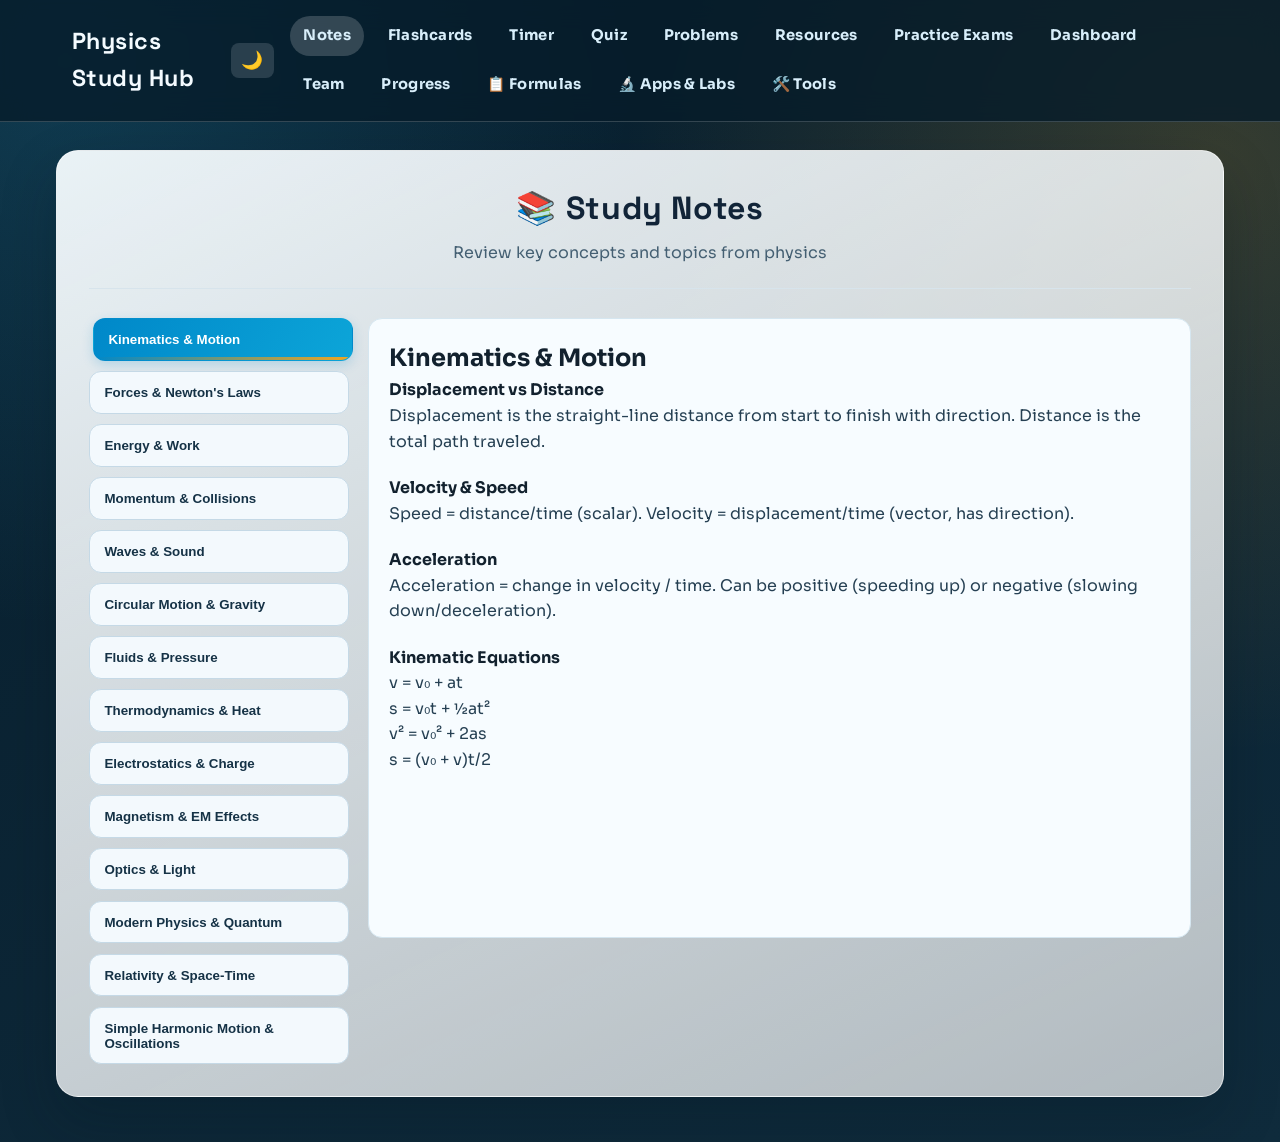
==== commit 08d54b47: "ok" ====
--- a/index.html
+++ b/index.html
@@ -1,220 +1,133 @@
-<!DOCTYPE html>
-<html lang="en">
-<head>
-    <meta charset="UTF-8">
-    <meta name="viewport" content="width=device-width, initial-scale=1.0">
-    <title>Physics Study Hub</title>
-    <link rel="preconnect" href="https://fonts.googleapis.com">
-    <link rel="preconnect" href="https://fonts.gstatic.com" crossorigin>
-    <link href="https://fonts.googleapis.com/css2?family=Sora:wght@400;600;700;800&family=Space+Grotesk:wght@500;700&display=swap" rel="stylesheet">
-    <link rel="stylesheet" href="styles.css">
-</head>
-<body>
-    <nav class="navbar">
-        <div class="nav-container">
-            <h1 class="logo">Physics Study Hub</h1>
-            <div class="nav-controls">
-                <button id="dark-mode-toggle" class="dark-mode-btn" aria-label="Toggle dark mode" title="Dark mode">🌙</button>
-                <ul class="nav-menu">
-                    <li><a href="#" onclick="showSection('notes')" class="nav-link">Notes</a></li>
-                    <li><a href="#" onclick="showSection('flashcards')" class="nav-link">Flashcards</a></li>
-                    <li><a href="#" onclick="showSection('timer')" class="nav-link">Timer</a></li>
-                    <li><a href="#" onclick="showSection('quiz')" class="nav-link">Quiz</a></li>
-                    <li><a href="#" onclick="showSection('problems')" class="nav-link">Problems</a></li>
-                    <li><a href="#" onclick="showSection('resources')" class="nav-link">Resources</a></li>
-                    <li><a href="#" onclick="showSection('exams')" class="nav-link">Practice Exams</a></li>
-                    <li><a href="#" onclick="showSection('dashboard')" class="nav-link">Dashboard</a></li>
-                    <li><a href="#" onclick="showSection('team')" class="nav-link">Team</a></li>
-                    <li><a href="#" onclick="showSection('progress')" class="nav-link">Progress</a></li>
-                                    <li><a href="#" onclick="showSection('formulas')" class="nav-link">?? Formulas</a></li>
-                    <li><a href="#" onclick="showSection('apps')" class="nav-link">?? Apps & Labs</a></li>
-                    <li><a href="#" onclick="showSection('tools')" class="nav-link">??? Tools</a></li></ul>
-            </div>
-        </div>
-    </nav>
-
-    <main>
-        <!-- Notes Section -->
-        <section id="notes" class="section">
-            <div class="section-header">
-                <h2>📚 Study Notes</h2>
-                <p>Review key concepts and topics from physics</p>
-            </div>
-            <div class="notes-container">
-                <div class="notes-sidebar" id="notes-menu">
-                    <button class="note-btn active" data-topic="kinematics" onclick="ContentManager.loadNotes('kinematics')">Kinematics & Motion</button>
-                    <button class="note-btn" data-topic="forces" onclick="ContentManager.loadNotes('forces')">Forces & Newton's Laws</button>
-                    <button class="note-btn" data-topic="energy" onclick="ContentManager.loadNotes('energy')">Energy & Work</button>
-                    <button class="note-btn" data-topic="momentum" onclick="ContentManager.loadNotes('momentum')">Momentum & Collisions</button>
-                    <button class="note-btn" data-topic="waves" onclick="ContentManager.loadNotes('waves')">Waves & Sound</button>
-                    <button class="note-btn" data-topic="circular" onclick="ContentManager.loadNotes('circular')">Circular Motion & Gravity</button>
-                    <button class="note-btn" data-topic="fluids" onclick="ContentManager.loadNotes('fluids')">Fluids & Pressure</button>
-                    <button class="note-btn" data-topic="thermodynamics" onclick="ContentManager.loadNotes('thermodynamics')">Thermodynamics & Heat</button>
-                    <button class="note-btn" data-topic="electrostatics" onclick="ContentManager.loadNotes('electrostatics')">Electrostatics & Charge</button>
-                    <button class="note-btn" data-topic="magnetism" onclick="ContentManager.loadNotes('magnetism')">Magnetism & EM Effects</button>
-                    <button class="note-btn" data-topic="optics" onclick="ContentManager.loadNotes('optics')">Optics & Light</button>
-                    <button class="note-btn" data-topic="modern" onclick="ContentManager.loadNotes('modern')">Modern Physics & Quantum</button>
-                    <button class="note-btn" data-topic="relativity" onclick="ContentManager.loadNotes('relativity')">Relativity & Space-Time</button>
-                    <button class="note-btn" data-topic="shm" onclick="ContentManager.loadNotes('shm')">SHM & Oscillations</button>
-                </div>
-                <div id="notes-content" class="notes-content"></div>
-            </div>
-        </section>
-
-        <!-- Flashcards Section -->
-        <section id="flashcards" class="section" style="display: none;">
-            <div class="section-header">
-                <h2>🃏 Flashcards</h2>
-                <p>Study with interactive flashcards</p>
-            </div>
-            <div class="flashcards-container">
-                <div id="flashcard-container" class="flashcard" onclick="Flashcard.toggle()">
-                    <div class="flashcard-inner">
-                        <div class="flashcard-front">Question</div>
-                        <div class="flashcard-back">Answer</div>
-                    </div>
-                </div>
-                <div class="flashcard-controls">
-                    <button onclick="Flashcard.prev()" class="btn">← Previous</button>
-                    <span id="card-counter">1 / 10</span>
-                    <button onclick="Flashcard.next()" class="btn">Next →</button>
-                </div>
-                <div class="card-nav">
-                    <button onclick="Flashcard.shuffle()" class="btn btn-primary">🔀 Shuffle</button>
-                </div>
-            </div>
-        </section>
-
-        <!-- Study Timer Section -->
-        <section id="timer" class="section" style="display: none;">
-            <div class="section-header">
-                <h2>⏱️ Study Timer</h2>
-                <p>Pomodoro-style focused study sessions</p>
-            </div>
-            <div id="timer-content"></div>
-        </section>
-
-        <!-- Quiz Section -->
-        <section id="quiz" class="section" style="display: none;">
-            <div class="section-header">
-                <h2>❓ Quiz Mode</h2>
-                <p>Test your knowledge with quizzes</p>
-            </div>
-            <div class="quiz-container">
-                <div id="quiz-content"></div>
-            </div>
-        </section>
-
-        <!-- Problems Section -->
-        <section id="problems" class="section" style="display: none;">
-            <div class="section-header">
-                <h2>📝 Practice Problems</h2>
-                <p>Work through problem solutions</p>
-            </div>
-            <div class="problems-container">
-                <div class="problems-sidebar" id="problems-menu">
-                    <button class="problem-btn active" data-category="kinematics" onclick="ContentManager.loadProblems('kinematics')">Kinematics</button>
-                    <button class="problem-btn" data-category="forces" onclick="ContentManager.loadProblems('forces')">Forces</button>
-                    <button class="problem-btn" data-category="energy" onclick="ContentManager.loadProblems('energy')">Energy</button>
-                    <button class="problem-btn" data-category="momentum" onclick="ContentManager.loadProblems('momentum')">Momentum</button>
-                    <button class="problem-btn" data-category="waves" onclick="ContentManager.loadProblems('waves')">Waves</button>
-                    <button class="problem-btn" data-category="circular" onclick="ContentManager.loadProblems('circular')">Circular Motion</button>
-                    <button class="problem-btn" data-category="fluids" onclick="ContentManager.loadProblems('fluids')">Fluids</button>
-                    <button class="problem-btn" data-category="thermodynamics" onclick="ContentManager.loadProblems('thermodynamics')">Thermodynamics</button>
-                    <button class="problem-btn" data-category="electrostatics" onclick="ContentManager.loadProblems('electrostatics')">Electrostatics</button>
-                    <button class="problem-btn" data-category="magnetism" onclick="ContentManager.loadProblems('magnetism')">Magnetism</button>
-                    <button class="problem-btn" data-category="optics" onclick="ContentManager.loadProblems('optics')">Optics</button>
-                    <button class="problem-btn" data-category="modern" onclick="ContentManager.loadProblems('modern')">Modern Physics</button>
-                    <button class="problem-btn" data-category="relativity" onclick="ContentManager.loadProblems('relativity')">Relativity</button>
-                    <button class="problem-btn" data-category="shm" onclick="ContentManager.loadProblems('shm')">SHM & Oscillations</button>
-                </div>
-                <div id="problems-content" class="problems-content"></div>
-            </div>
-        </section>
-
-        <!-- Resources Section -->
-        <section id="resources" class="section" style="display: none;">
-            <div class="section-header">
-                <h2>📄 Study Resources</h2>
-                <p>Additional learning materials and references</p>
-            </div>
-            <div id="resources-content"></div>
-        </section>
-
-        <!-- Practice Exams Section -->
-        <section id="exams" class="section" style="display: none;">
-            <div class="section-header">
-                <h2>🧪 Practice Exams</h2>
-                <p>Full practice exams with automatic grading</p>
-            </div>
-            <div id="exam-content"></div>
-        </section>
-
-        <!-- Dashboard Section -->
-        <section id="dashboard" class="section" style="display: none;">
-            <div class="section-header">
-                <h2>📈 Dashboard</h2>
-                <p>Quick summary of your study progress</p>
-            </div>
-            <div id="dashboard-content"></div>
-        </section>
-
-        <!-- Team Section -->
-        <section id="team" class="section" style="display: none;">
-            <div class="section-header">
-                <h2>👥 About</h2>
-                <p>Information about this project</p>
-            </div>
-            <div id="team-content"></div>
-        </section>
-
-        <!-- Progress Section -->
-        <section id="progress" class="section" style="display: none;">
-            <div class="section-header">
-                <h2>📊 Your Progress</h2>
-                <p>Track your learning journey and achievements</p>
-            </div>
-            <div id="progress-content"></div>
-        </section>
-    </main>
-
-    <script src="data.js"></script>
-    <script src="script.js"></script>
-</body>
-</html>
-
+<!DOCTYPE html>
+<html lang="en">
+<head>
+    <meta charset="UTF-8">
+    <meta name="viewport" content="width=device-width, initial-scale=1.0">
+    <title>Physics Study Hub</title>
+    <link rel="preconnect" href="https://fonts.googleapis.com">
+    <link rel="preconnect" href="https://fonts.gstatic.com" crossorigin>
+    <link href="https://fonts.googleapis.com/css2?family=Sora:wght@400;600;700;800&family=Space+Grotesk:wght@500;700&display=swap" rel="stylesheet">
+    <link rel="stylesheet" href="styles.css">
+</head>
+<body>
+    <nav class="navbar">
+        <div class="nav-container">
+            <h1 class="logo">Physics Study Hub</h1>
+            <div class="nav-controls">
+                <button id="dark-mode-toggle" class="dark-mode-btn" aria-label="Toggle dark mode" title="Dark mode">🌙</button>
+                <ul class="nav-menu">
+                    <li><a href="#" onclick="showSection('notes')" class="nav-link">Notes</a></li>
+                    <li><a href="#" onclick="showSection('flashcards')" class="nav-link">Flashcards</a></li>
+                    <li><a href="#" onclick="showSection('timer')" class="nav-link">Timer</a></li>
+                    <li><a href="#" onclick="showSection('quiz')" class="nav-link">Quiz</a></li>
+                    <li><a href="#" onclick="showSection('problems')" class="nav-link">Problems</a></li>
+                    <li><a href="#" onclick="showSection('resources')" class="nav-link">Resources</a></li>
+                    <li><a href="#" onclick="showSection('exams')" class="nav-link">Practice Exams</a></li>
+                    <li><a href="#" onclick="showSection('dashboard')" class="nav-link">Dashboard</a></li>
+                    <li><a href="#" onclick="showSection('team')" class="nav-link">Team</a></li>
+                    <li><a href="#" onclick="showSection('progress')" class="nav-link">Progress</a></li>
+                    <li><a href="#" onclick="showSection('formulas')" class="nav-link">📋 Formulas</a></li>
+                    <li><a href="#" onclick="showSection('apps')" class="nav-link">🔬 Apps & Labs</a></li>
+                    <li><a href="#" onclick="showSection('tools')" class="nav-link">🛠️ Tools</a></li>
+                </ul>
+            </div>
+        </div>
+    </nav>
 
-        <!-- Formulas Section -->
-        <section id="formulas" class="section" style="display: none;">
+    <main>
+        <section id="notes" class="section">
             <div class="section-header">
-                <h2>?? Formula Sheet</h2>
-                <p>Quick reference of all essential equations</p>
+                <h2>📚 Study Notes</h2>
+                <p>Review key concepts and topics from physics</p>
             </div>
-            <div id="formulas-content"></div>
+            <div class="notes-container">
+                <div class="notes-sidebar" id="notes-menu">
+                    <button class="note-btn active" onclick="ContentManager.loadNotes('kinematics')">Kinematics & Motion</button>
+                    <button class="note-btn" onclick="ContentManager.loadNotes('forces')">Forces & Newton's Laws</button>
+                    <button class="note-btn" onclick="ContentManager.loadNotes('energy')">Energy & Work</button>
+                    <button class="note-btn" onclick="ContentManager.loadNotes('momentum')">Momentum & Collisions</button>
+                    <button class="note-btn" onclick="ContentManager.loadNotes('waves')">Waves & Sound</button>
+                    <button class="note-btn" onclick="ContentManager.loadNotes('circular')">Circular Motion & Gravity</button>
+                    <button class="note-btn" onclick="ContentManager.loadNotes('fluids')">Fluids & Pressure</button>
+                    <button class="note-btn" onclick="ContentManager.loadNotes('thermodynamics')">Thermodynamics & Heat</button>
+                    <button class="note-btn" onclick="ContentManager.loadNotes('electrostatics')">Electrostatics & Charge</button>
+                    <button class="note-btn" onclick="ContentManager.loadNotes('magnetism')">Magnetism & EM Effects</button>
+                    <button class="note-btn" onclick="ContentManager.loadNotes('optics')">Optics & Light</button>
+                    <button class="note-btn" onclick="ContentManager.loadNotes('modern')">Modern Physics & Quantum</button>
+                    <button class="note-btn" onclick="ContentManager.loadNotes('relativity')">Relativity & Space-Time</button>
+                    <button class="note-btn" onclick="ContentManager.loadNotes('shm')">SHM & Oscillations</button>
+                </div>
+                <div id="notes-content" class="notes-content"></div>
+            </div>
         </section>
 
-        <!-- Apps & Real-World Applications -->
-        <section id="apps" class="section" style="display: none;">
+        <section id="flashcards" class="section" style="display: none;">
             <div class="section-header">
-                <h2>?? Real-World Applications</h2>
-                <p>Physics in everyday life and modern technology</p>
+                <h2>🃏 Flashcards</h2>
+                <p>Study with interactive flashcards</p>
             </div>
-            <div id="apps-content"></div>
+            <div class="flashcards-container">
+                <div id="flashcard-container" class="flashcard" onclick="Flashcard.toggle()">
+                    <div class="flashcard-inner">
+                        <div class="flashcard-front">Question</div>
+                        <div class="flashcard-back">Answer</div>
+                    </div>
+                </div>
+                <div class="flashcard-controls">
+                    <button onclick="Flashcard.prev()" class="btn">← Previous</button>
+                    <span id="card-counter">1 / 10</span>
+                    <button onclick="Flashcard.next()" class="btn">Next →</button>
+                </div>
+                <div class="card-nav">
+                    <button onclick="Flashcard.shuffle()" class="btn btn-primary">🔀 Shuffle</button>
+                </div>
+            </div>
         </section>
 
-        <!-- Tools Section (Concept Maps, Study Planner, etc) -->
-        <section id="tools" class="section" style="display: none;">
-            <div class="section-header">
-                <h2>??? Study Tools & Resources</h2>
-                <p>Advanced learning tools and interactive simulations</p>
+        <section id="timer" class="section" style="display: none;">
+            <div class="section-header"><h2>⏱️ Study Timer</h2><p>Pomodoro-style focused study sessions</p></div>
+            <div id="timer-content"></div>
+        </section>
+
+        <section id="quiz" class="section" style="display: none;">
+            <div class="section-header"><h2>❓ Quiz Mode</h2><p>Test your knowledge with quizzes</p></div>
+            <div class="quiz-container"><div id="quiz-content"></div></div>
+        </section>
+
+        <section id="problems" class="section" style="display: none;">
+            <div class="section-header"><h2>📝 Practice Problems</h2><p>Work through problem solutions</p></div>
+            <div class="problems-container">
+                <div class="problems-sidebar" id="problems-menu">
+                    <button class="problem-btn active" onclick="ContentManager.loadProblems('kinematics')">Kinematics</button>
+                    <button class="problem-btn" onclick="ContentManager.loadProblems('forces')">Forces</button>
+                    <button class="problem-btn" onclick="ContentManager.loadProblems('energy')">Energy</button>
+                    <button class="problem-btn" onclick="ContentManager.loadProblems('momentum')">Momentum</button>
+                    <button class="problem-btn" onclick="ContentManager.loadProblems('waves')">Waves</button>
+                    <button class="problem-btn" onclick="ContentManager.loadProblems('circular')">Circular Motion</button>
+                    <button class="problem-btn" onclick="ContentManager.loadProblems('fluids')">Fluids</button>
+                    <button class="problem-btn" onclick="ContentManager.loadProblems('thermodynamics')">Thermodynamics</button>
+                    <button class="problem-btn" onclick="ContentManager.loadProblems('electrostatics')">Electrostatics</button>
+                    <button class="problem-btn" onclick="ContentManager.loadProblems('magnetism')">Magnetism</button>
+                    <button class="problem-btn" onclick="ContentManager.loadProblems('optics')">Optics</button>
+                    <button class="problem-btn" onclick="ContentManager.loadProblems('modern')">Modern Physics</button>
+                    <button class="problem-btn" onclick="ContentManager.loadProblems('relativity')">Relativity</button>
+                    <button class="problem-btn" onclick="ContentManager.loadProblems('shm')">SHM & Oscillations</button>
+                </div>
+                <div id="problems-content" class="problems-content"></div>
             </div>
-            <div id="tools-content"></div>
-        </section>
-        < / m a i n > 
- 
-         < s c r i p t   s r c = " d a t a . j s " > < / s c r i p t > 
-         < s c r i p t   s r c = " s c r i p t . j s " > < / s c r i p t > 
- < / b o d y > 
- < / h t m l > - 
- +        </section>
+
+        <section id="resources" class="section" style="display: none;"><div class="section-header"><h2>📄 Study Resources</h2><p>Additional learning materials and references</p></div><div id="resources-content"></div></section>
+        <section id="exams" class="section" style="display: none;"><div class="section-header"><h2>🧪 Practice Exams</h2><p>Full practice exams with automatic grading</p></div><div id="exam-content"></div></section>
+        <section id="dashboard" class="section" style="display: none;"><div class="section-header"><h2>📈 Dashboard</h2><p>Quick summary of your study progress</p></div><div id="dashboard-content"></div></section>
+        <section id="team" class="section" style="display: none;"><div class="section-header"><h2>👥 About</h2><p>Information about this project</p></div><div id="team-content"></div></section>
+        <section id="progress" class="section" style="display: none;"><div class="section-header"><h2>📊 Your Progress</h2><p>Track your learning journey and achievements</p></div><div id="progress-content"></div></section>
+        <section id="formulas" class="section" style="display: none;"><div class="section-header"><h2>📋 Formula Sheet</h2><p>Quick reference of all essential equations</p></div><div id="formulas-content"></div></section>
+        <section id="apps" class="section" style="display: none;"><div class="section-header"><h2>🔬 Real-World Applications</h2><p>Physics in everyday life and modern technology</p></div><div id="apps-content"></div></section>
+        <section id="tools" class="section" style="display: none;"><div class="section-header"><h2>🛠️ Study Tools & Resources</h2><p>Advanced learning tools and interactive simulations</p></div><div id="tools-content"></div></section>
+    </main>
+
+    <script src="data.js"></script>
+    <script src="script.js"></script>
+</body>
+</html>
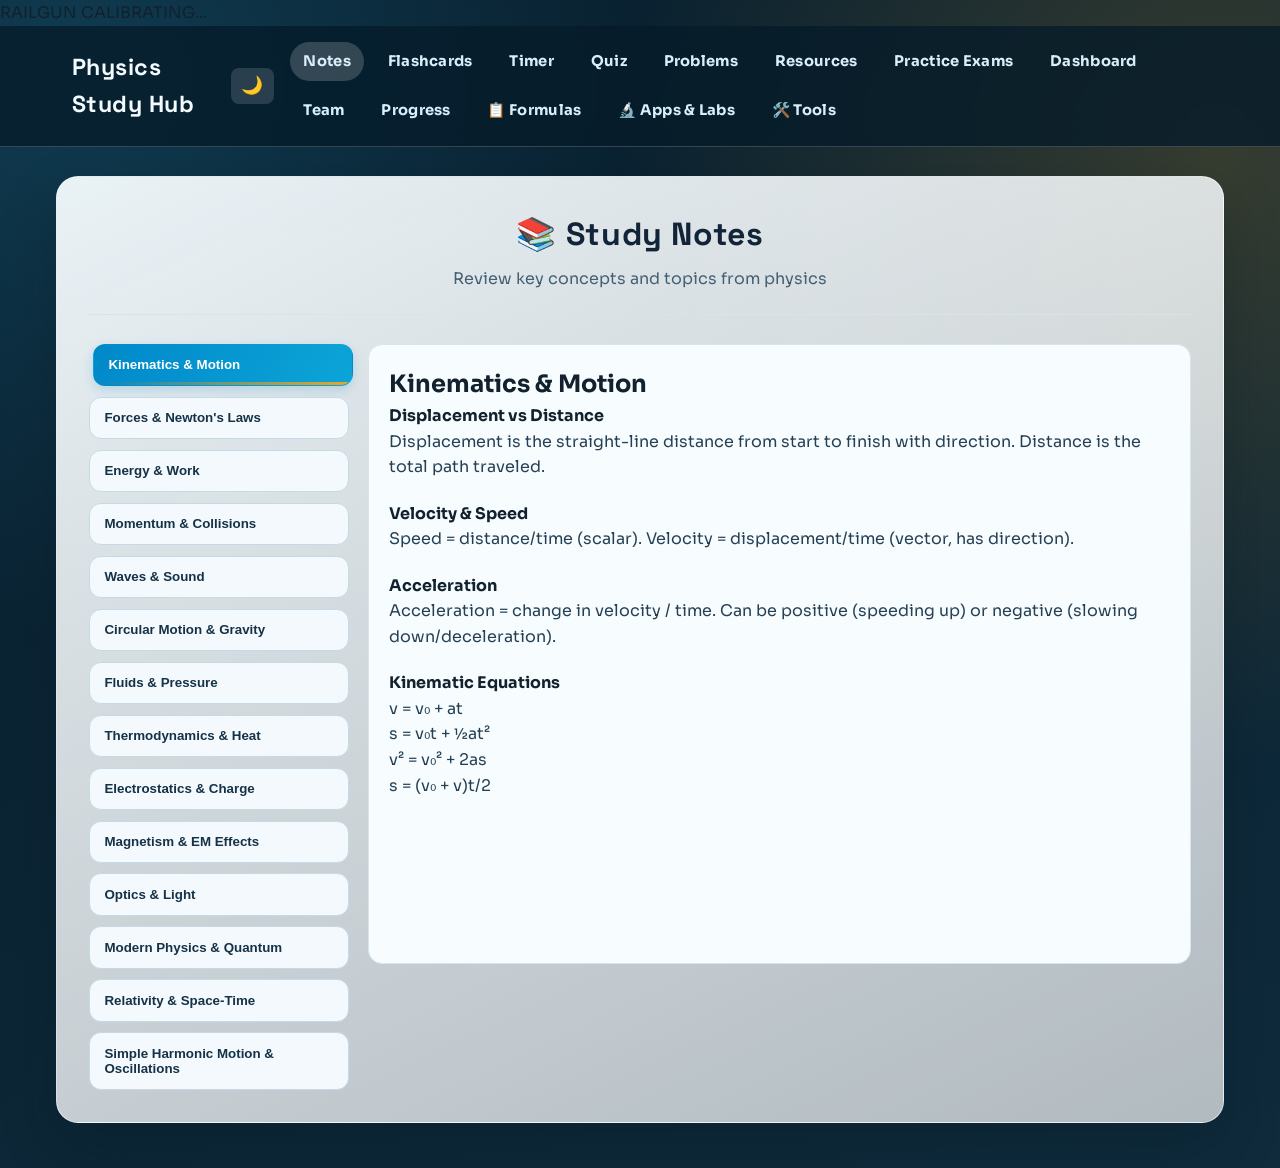
==== commit 9020dffd: "railgun Co-authored-by: Copilot <copilot@github.com>" ====
--- a/index.html
+++ b/index.html
@@ -10,6 +10,37 @@
     <link rel="stylesheet" href="styles.css">
 </head>
 <body>
+    <!-- RAILGUN LOADING INTRO -->
+    <div id="railgun-intro" class="railgun-intro">
+        <div class="railgun-container">
+            <div class="railgun-coils">
+                <div class="coil coil-1"></div>
+                <div class="coil coil-2"></div>
+                <div class="coil coil-3"></div>
+            </div>
+            
+            <div class="railgun-barrel">
+                <div class="barrel-glow"></div>
+                <div class="charge-indicator">
+                    <div class="charge-bar">
+                        <div class="charge-fill"></div>
+                    </div>
+                    <div class="charge-text">RAILGUN CALIBRATING...</div>
+                </div>
+            </div>
+
+            <div class="energy-field">
+                <div class="energy-line energy-1"></div>
+                <div class="energy-line energy-2"></div>
+                <div class="energy-line energy-3"></div>
+            </div>
+
+            <div class="fire-overlay">
+                <div class="fire-blast"></div>
+            </div>
+        </div>
+    </div>
+
     <nav class="navbar">
         <div class="nav-container">
             <h1 class="logo">Physics Study Hub</h1>
--- a/styles.css
+++ b/styles.css
@@ -48,6 +48,232 @@
 
 body.dark-mode .quiz-option {
     background: #0f192a;
+
+/* ============================================
+   RAILGUN INTRO SEQUENCE
+   ============================================ */
+
+@keyframes pulse-coil {
+    0%, 100% { box-shadow: 0 0 10px rgba(0, 136, 201, 0.4); }
+    50% { box-shadow: 0 0 40px rgba(0, 136, 201, 0.8), 0 0 80px rgba(0, 136, 201, 0.4); }
+}
+
+@keyframes charge-fill {
+    0% { width: 0%; }
+    85% { width: 90%; }
+    100% { width: 100%; }
+}
+
+@keyframes barrel-glow {
+    0%, 70% { box-shadow: inset 0 0 20px rgba(0, 136, 201, 0.3), 0 0 20px rgba(0, 136, 201, 0.5); }
+    90% { box-shadow: inset 0 0 40px rgba(0, 136, 201, 0.8), 0 0 60px rgba(0, 136, 201, 0.9), 0 0 100px rgba(0, 191, 255, 0.6); }
+    100% { box-shadow: inset 0 0 60px rgba(0, 200, 255, 1), 0 0 120px rgba(0, 191, 255, 1); }
+}
+
+@keyframes energy-pulse {
+    0%, 50% { opacity: 0; }
+    60% { opacity: 0.3; }
+    100% { opacity: 0; }
+}
+
+@keyframes energy-bolt {
+    0% { width: 0; opacity: 1; }
+    85% { width: 100%; opacity: 1; }
+    100% { width: 100%; opacity: 0; }
+}
+
+@keyframes fire-blast-expand {
+    0% { transform: scale(0) translate(-50%, -50%); opacity: 1; }
+    100% { transform: scale(2.5) translate(-50%, -50%); opacity: 0; }
+}
+
+@keyframes intro-fadeout {
+    0% { opacity: 1; backdrop-filter: blur(0px); }
+    90% { opacity: 1; backdrop-filter: blur(5px); }
+    100% { opacity: 0; backdrop-filter: blur(10px); pointer-events: none; }
+}
+
+.railgun-intro {
+    position: fixed;
+    top: 0;
+    left: 0;
+    width: 100%;
+    height: 100%;
+    background: linear-gradient(135deg, #081f2e 0%, #0f2b3c 50%, #081f2e 100%);
+    display: flex;
+    align-items: center;
+    justify-content: center;
+    z-index: 99999;
+    animation: intro-fadeout 3.5s ease-out 2.5s forwards;
+}
+
+.railgun-intro.hidden {
+    pointer-events: none;
+}
+
+.railgun-container {
+    position: relative;
+    width: 300px;
+    height: 300px;
+}
+
+/* Coils */
+.railgun-coils {
+    position: absolute;
+    top: 50%;
+    left: 50%;
+    transform: translate(-50%, -50%);
+    width: 200px;
+    height: 200px;
+}
+
+.coil {
+    position: absolute;
+    border: 3px solid #0088c9;
+    border-radius: 50%;
+    animation: pulse-coil 1s ease-in-out infinite;
+}
+
+.coil-1 {
+    width: 60px;
+    height: 60px;
+    top: 70px;
+    left: 70px;
+    animation-delay: 0s;
+}
+
+.coil-2 {
+    width: 100px;
+    height: 100px;
+    top: 50px;
+    left: 50px;
+    animation-delay: 0.2s;
+}
+
+.coil-3 {
+    width: 140px;
+    height: 140px;
+    top: 30px;
+    left: 30px;
+    animation-delay: 0.4s;
+}
+
+/* Barrel */
+.railgun-barrel {
+    position: absolute;
+    top: 50%;
+    right: -80px;
+    transform: translateY(-50%);
+    width: 150px;
+    height: 80px;
+}
+
+.barrel-glow {
+    width: 100%;
+    height: 100%;
+    border-radius: 40px;
+    background: linear-gradient(90deg, rgba(0, 136, 201, 0.3), rgba(0, 191, 255, 0.5));
+    border: 2px solid #0088c9;
+    animation: barrel-glow 3s ease-out forwards;
+    box-shadow: inset 0 0 20px rgba(0, 136, 201, 0.3), 0 0 20px rgba(0, 136, 201, 0.5);
+}
+
+/* Charge Indicator */
+.charge-indicator {
+    position: absolute;
+    bottom: -70px;
+    left: 50%;
+    transform: translateX(-50%);
+    width: 240px;
+    text-align: center;
+}
+
+.charge-bar {
+    width: 100%;
+    height: 12px;
+    background: rgba(20, 50, 70, 0.8);
+    border: 2px solid #0088c9;
+    border-radius: 6px;
+    overflow: hidden;
+    margin-bottom: 12px;
+    box-shadow: inset 0 0 10px rgba(0, 136, 201, 0.3);
+}
+
+.charge-fill {
+    height: 100%;
+    background: linear-gradient(90deg, #0088c9, #00bfff);
+    border-radius: 4px;
+    animation: charge-fill 3s ease-out forwards;
+    box-shadow: 0 0 20px rgba(0, 191, 255, 0.8);
+}
+
+.charge-text {
+    font-size: 12px;
+    font-weight: 700;
+    letter-spacing: 2px;
+    color: #0088c9;
+    font-family: 'Space Grotesk', monospace;
+    text-shadow: 0 0 10px rgba(0, 191, 255, 0.6);
+    animation: energy-pulse 3s ease-out forwards;
+}
+
+/* Energy Field */
+.energy-field {
+    position: absolute;
+    width: 100%;
+    height: 100%;
+}
+
+.energy-line {
+    position: absolute;
+    background: linear-gradient(90deg, transparent, #00bfff, transparent);
+    animation: energy-bolt 2.5s ease-out forwards;
+}
+
+.energy-1 {
+    width: 0;
+    height: 8px;
+    top: 40%;
+    left: 50%;
+    animation-delay: 1s;
+}
+
+.energy-2 {
+    width: 0;
+    height: 6px;
+    top: 50%;
+    left: 50%;
+    animation-delay: 1.3s;
+}
+
+.energy-3 {
+    width: 0;
+    height: 8px;
+    top: 60%;
+    left: 50%;
+    animation-delay: 1.6s;
+}
+
+/* Fire Blast */
+.fire-overlay {
+    position: absolute;
+    width: 100%;
+    height: 100%;
+    pointer-events: none;
+}
+
+.fire-blast {
+    position: absolute;
+    top: 50%;
+    left: 50%;
+    width: 200px;
+    height: 200px;
+    background: radial-gradient(circle, rgba(0, 191, 255, 0.8), rgba(0, 136, 201, 0.4), transparent);
+    border-radius: 50%;
+    opacity: 0;
+    animation: fire-blast-expand 0.8s ease-out 2.8s forwards;
+    filter: blur(20px);
+}
     border-color: rgba(255, 255, 255, 0.15);
     color: #e4f1ff;
 }
@@ -114,6 +340,128 @@
     margin-bottom: 0.75rem;
     position: relative;
     z-index: 1;
+}
+
+.progress-hero {
+    display: flex;
+    justify-content: space-between;
+    gap: 1rem;
+    align-items: end;
+    padding: 1.25rem 1.35rem;
+    background: linear-gradient(140deg, rgba(0, 136, 201, 0.12), rgba(240, 166, 32, 0.1));
+    border: 1px solid #d5e6f0;
+    border-radius: 16px;
+    margin-bottom: 1.2rem;
+}
+
+.progress-hero h3,
+.progress-card h3 {
+    font-family: 'Space Grotesk', sans-serif;
+    color: #17364d;
+    margin-bottom: 0.4rem;
+}
+
+.progress-hero p {
+    color: var(--muted);
+    margin: 0;
+}
+
+.progress-hero-stats {
+    display: grid;
+    grid-template-columns: repeat(3, minmax(0, 1fr));
+    gap: 0.8rem;
+    min-width: min(360px, 100%);
+}
+
+.progress-hero-stats div {
+    background: #ffffff;
+    border: 1px solid #d5e6f0;
+    border-radius: 14px;
+    padding: 0.8rem;
+    text-align: center;
+}
+
+.progress-hero-stats strong {
+    display: block;
+    font-family: 'Space Grotesk', sans-serif;
+    font-size: 1.3rem;
+    color: var(--brand-strong);
+}
+
+.progress-hero-stats span {
+    color: var(--muted);
+    font-size: 0.84rem;
+}
+
+.progress-tracks {
+    display: grid;
+    grid-template-columns: repeat(2, minmax(0, 1fr));
+    gap: 1rem;
+}
+
+.progress-track,
+.progress-card {
+    background: #f7fcff;
+    border: 1px solid #d5e6f0;
+    border-radius: 16px;
+    padding: 1rem 1.05rem;
+}
+
+.progress-track-head {
+    display: flex;
+    justify-content: space-between;
+    gap: 0.75rem;
+    align-items: baseline;
+    margin-bottom: 0.7rem;
+}
+
+.progress-track-head h4 {
+    color: #17364d;
+    font-family: 'Space Grotesk', sans-serif;
+    font-size: 0.98rem;
+}
+
+.progress-track-head span {
+    color: var(--brand-strong);
+    font-weight: 800;
+}
+
+.progress-details {
+    display: grid;
+    grid-template-columns: 1.1fr 1fr 1fr;
+    gap: 1rem;
+    margin-top: 1rem;
+}
+
+.progress-milestones {
+    margin: 0;
+    padding-left: 1.1rem;
+    color: #264053;
+}
+
+.progress-milestones li + li {
+    margin-top: 0.45rem;
+}
+
+.progress-note p {
+    color: #264053;
+    margin-bottom: 0.45rem;
+}
+
+body.dark-mode .progress-hero,
+body.dark-mode .progress-track,
+body.dark-mode .progress-card,
+body.dark-mode .progress-hero-stats div {
+    background: #0f192a;
+    border-color: rgba(255, 255, 255, 0.15);
+}
+
+body.dark-mode .progress-hero h3,
+body.dark-mode .progress-card h3,
+body.dark-mode .progress-track-head h4,
+body.dark-mode .progress-note p,
+body.dark-mode .progress-milestones {
+    color: #e4f1ff;
 }
 
 .dashboard-value {
@@ -606,7 +954,7 @@
     font-weight: 700;
     color: #ffffff;
     box-shadow: 0 8px 32px rgba(0, 136, 201, 0.2);
-    animation: bounce-in 0.6s cubic-bezier(0.68, -0.55, 0.265, 1.55);
+    transition: opacity 0.18s ease;
 }
 
 .flashcard-front {
@@ -616,6 +964,21 @@
 .flashcard-back {
     background: linear-gradient(125deg, #e99e1c, #cc4e41);
     transform: rotateY(180deg);
+}
+
+.flashcard:not(.flipped) .flashcard-back {
+    visibility: hidden;
+    opacity: 0;
+}
+
+.flashcard.flipped .flashcard-front {
+    visibility: hidden;
+    opacity: 0;
+}
+
+.flashcard.flipped .flashcard-back {
+    visibility: visible;
+    opacity: 1;
 }
 
 .flashcard-controls,
@@ -639,16 +1002,44 @@
     margin: 0 auto;
 }
 
+.quiz-question-container h3 {
+    margin-bottom: 1rem;
+    color: #17344c;
+}
+
+.quiz-options {
+    display: grid;
+    gap: 0.75rem;
+    margin: 1rem 0 1.25rem;
+}
+
 .quiz-option {
+    display: flex;
+    align-items: center;
+    gap: 0.75rem;
     border: 1px solid #c7dbe7;
     border-radius: 10px;
     background: #ffffff;
     padding: 0.85rem;
-    margin-top: 0.6rem;
     cursor: pointer;
     transition: all 0.3s cubic-bezier(0.4, 0, 0.2, 1);
     position: relative;
     overflow: hidden;
+}
+
+.quiz-option input {
+    margin: 0;
+    flex: 0 0 auto;
+}
+
+.quiz-controls {
+    display: flex;
+    gap: 0.75rem;
+    flex-wrap: wrap;
+}
+
+.quiz-controls button {
+    flex: 1 1 140px;
 }
 
 .quiz-option::before {
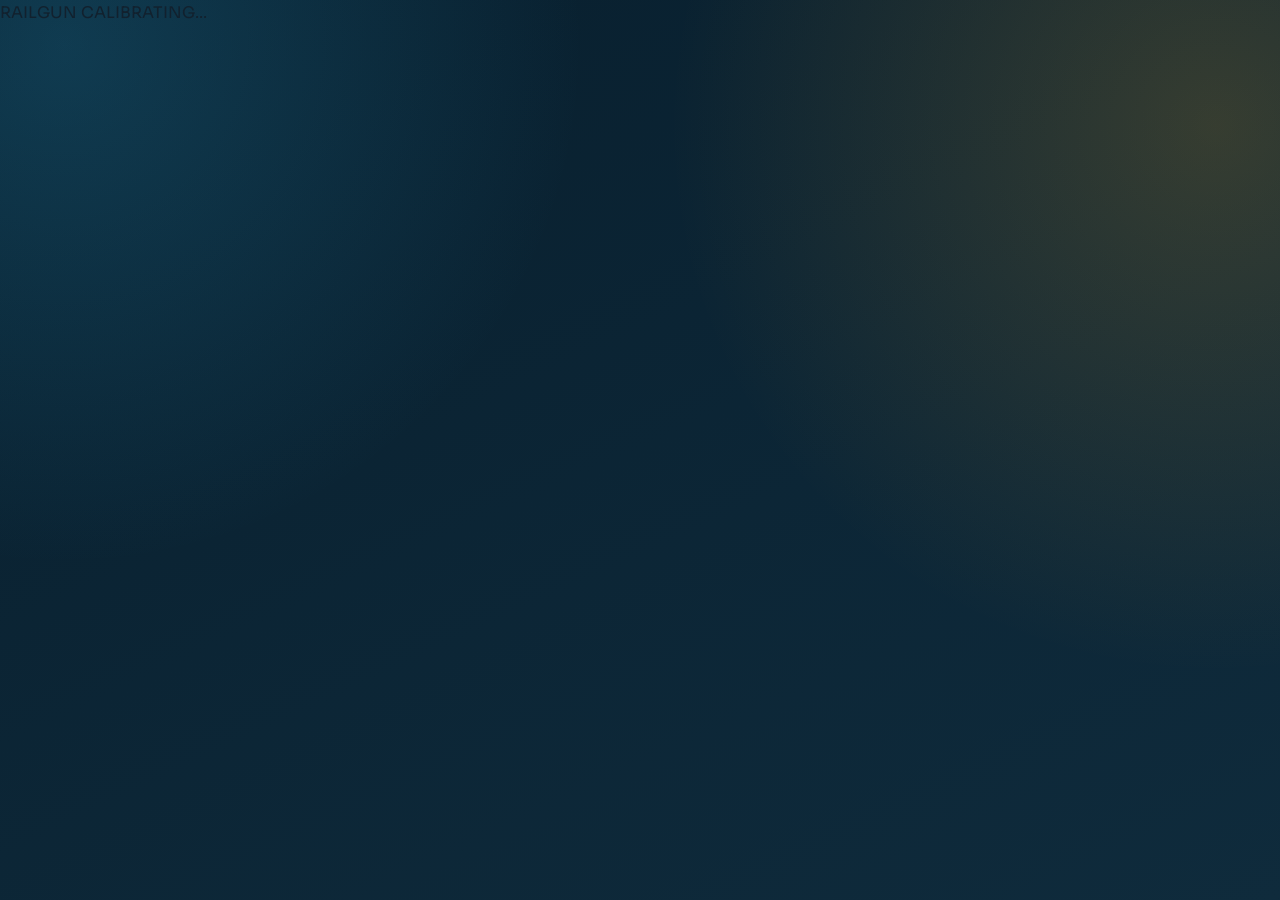
==== commit d699e5ba: "Add railgun loading screen intro" ====
--- a/index.html
+++ b/index.html
@@ -11,7 +11,7 @@
 </head>
 <body>
     <!-- RAILGUN LOADING INTRO -->
-    <div id="railgun-intro" class="railgun-intro">
+    <div id="railgun-intro" class="railgun-intro active">
         <div class="railgun-container">
             <div class="railgun-coils">
                 <div class="coil coil-1"></div>
@@ -41,7 +41,7 @@
         </div>
     </div>
 
-    <nav class="navbar">
+    <nav class="navbar" style="display: none;">
         <div class="nav-container">
             <h1 class="logo">Physics Study Hub</h1>
             <div class="nav-controls">
@@ -65,7 +65,7 @@
         </div>
     </nav>
 
-    <main>
+    <main style="display: none;">
         <section id="notes" class="section">
             <div class="section-header">
                 <h2>📚 Study Notes</h2>
--- a/styles.css
+++ b/styles.css
@@ -87,12 +87,6 @@
     100% { transform: scale(2.5) translate(-50%, -50%); opacity: 0; }
 }
 
-@keyframes intro-fadeout {
-    0% { opacity: 1; backdrop-filter: blur(0px); }
-    90% { opacity: 1; backdrop-filter: blur(5px); }
-    100% { opacity: 0; backdrop-filter: blur(10px); pointer-events: none; }
-}
-
 .railgun-intro {
     position: fixed;
     top: 0;
@@ -104,10 +98,17 @@
     align-items: center;
     justify-content: center;
     z-index: 99999;
-    animation: intro-fadeout 3.5s ease-out 2.5s forwards;
+    opacity: 1;
+    transition: opacity 0.6s ease-out;
+}
+
+.railgun-intro.active {
+    opacity: 1;
+    pointer-events: all;
 }
 
 .railgun-intro.hidden {
+    opacity: 0;
     pointer-events: none;
 }
 
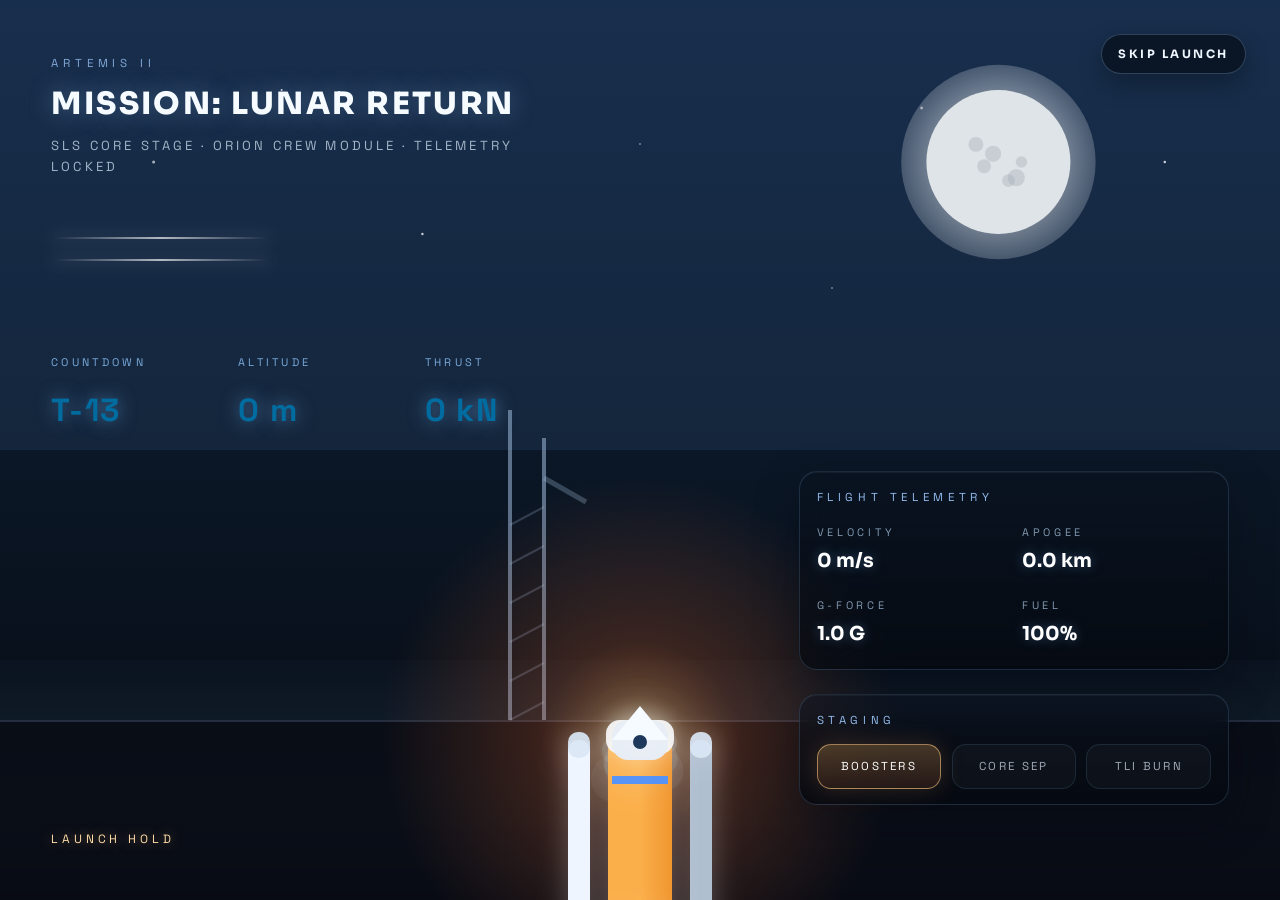
==== commit 181bb693: "ok Co-authored-by: Copilot <copilot@github.com>" ====
--- a/index.html
+++ b/index.html
@@ -10,33 +10,68 @@
     <link rel="stylesheet" href="styles.css">
 </head>
 <body>
-    <!-- RAILGUN LOADING INTRO -->
+    <!-- ROCKET LAUNCH SIMULATOR -->
     <div id="railgun-intro" class="railgun-intro active">
-        <div class="railgun-container">
-            <div class="railgun-coils">
-                <div class="coil coil-1"></div>
-                <div class="coil coil-2"></div>
-                <div class="coil coil-3"></div>
+        <canvas id="railgun-canvas"></canvas>
+        <button class="skip-launch-btn" type="button" onclick="skipLaunchIntro()">Skip Launch</button>
+        
+        <div class="railgun-overlay">
+            <div class="mission-banner">
+                <div class="mission-kicker">ARTEMIS II</div>
+                <div class="mission-title">MISSION: LUNAR RETURN</div>
+                <div class="mission-subtitle">SLS CORE STAGE · ORION CREW MODULE · TELEMETRY LOCKED</div>
             </div>
+
+            <div class="overlay-top"></div>
             
-            <div class="railgun-barrel">
-                <div class="barrel-glow"></div>
-                <div class="charge-indicator">
-                    <div class="charge-bar">
-                        <div class="charge-fill"></div>
-                    </div>
-                    <div class="charge-text">RAILGUN CALIBRATING...</div>
+            <div class="stats-panel">
+                <div class="stat-item">
+                    <span class="stat-name">COUNTDOWN</span>
+                    <span class="stat-value" id="charge-display">T-10</span>
+                </div>
+                <div class="stat-item">
+                    <span class="stat-name">ALTITUDE</span>
+                    <span class="stat-value" id="velocity-display">0 m</span>
+                </div>
+                <div class="stat-item">
+                    <span class="stat-name">THRUST</span>
+                    <span class="stat-value" id="field-display">0 kN</span>
                 </div>
             </div>
 
-            <div class="energy-field">
-                <div class="energy-line energy-1"></div>
-                <div class="energy-line energy-2"></div>
-                <div class="energy-line energy-3"></div>
+            <div class="telemetry-panel">
+                <div class="telemetry-header">FLIGHT TELEMETRY</div>
+                <div class="telemetry-grid">
+                    <div class="telemetry-item">
+                        <span class="telemetry-label">VELOCITY</span>
+                        <span class="telemetry-value" id="speed-display">0 m/s</span>
+                    </div>
+                    <div class="telemetry-item">
+                        <span class="telemetry-label">APOGEE</span>
+                        <span class="telemetry-value" id="apogee-display">0 km</span>
+                    </div>
+                    <div class="telemetry-item">
+                        <span class="telemetry-label">G-FORCE</span>
+                        <span class="telemetry-value" id="gforce-display">1.0 G</span>
+                    </div>
+                    <div class="telemetry-item">
+                        <span class="telemetry-label">FUEL</span>
+                        <span class="telemetry-value" id="fuel-display">100%</span>
+                    </div>
+                </div>
             </div>
 
-            <div class="fire-overlay">
-                <div class="fire-blast"></div>
+            <div class="stage-panel">
+                <div class="stage-header">STAGING</div>
+                <div class="stage-track">
+                    <div class="stage-step active" id="stage-1">BOOSTERS</div>
+                    <div class="stage-step" id="stage-2">CORE SEP</div>
+                    <div class="stage-step" id="stage-3">TLI BURN</div>
+                </div>
+            </div>
+            
+            <div class="status-bar">
+                <span id="status-display">IGNITION SEQUENCE</span>
             </div>
         </div>
     </div>
--- a/styles.css
+++ b/styles.css
@@ -48,58 +48,26 @@
 
 body.dark-mode .quiz-option {
     background: #0f192a;
+    border-color: rgba(255, 255, 255, 0.15);
+    color: #e4f1ff;
+}
 
 /* ============================================
-   RAILGUN INTRO SEQUENCE
+   ROCKET LAUNCH SIMULATOR
    ============================================ */
-
-@keyframes pulse-coil {
-    0%, 100% { box-shadow: 0 0 10px rgba(0, 136, 201, 0.4); }
-    50% { box-shadow: 0 0 40px rgba(0, 136, 201, 0.8), 0 0 80px rgba(0, 136, 201, 0.4); }
-}
-
-@keyframes charge-fill {
-    0% { width: 0%; }
-    85% { width: 90%; }
-    100% { width: 100%; }
-}
-
-@keyframes barrel-glow {
-    0%, 70% { box-shadow: inset 0 0 20px rgba(0, 136, 201, 0.3), 0 0 20px rgba(0, 136, 201, 0.5); }
-    90% { box-shadow: inset 0 0 40px rgba(0, 136, 201, 0.8), 0 0 60px rgba(0, 136, 201, 0.9), 0 0 100px rgba(0, 191, 255, 0.6); }
-    100% { box-shadow: inset 0 0 60px rgba(0, 200, 255, 1), 0 0 120px rgba(0, 191, 255, 1); }
-}
-
-@keyframes energy-pulse {
-    0%, 50% { opacity: 0; }
-    60% { opacity: 0.3; }
-    100% { opacity: 0; }
-}
-
-@keyframes energy-bolt {
-    0% { width: 0; opacity: 1; }
-    85% { width: 100%; opacity: 1; }
-    100% { width: 100%; opacity: 0; }
-}
-
-@keyframes fire-blast-expand {
-    0% { transform: scale(0) translate(-50%, -50%); opacity: 1; }
-    100% { transform: scale(2.5) translate(-50%, -50%); opacity: 0; }
-}
 
 .railgun-intro {
     position: fixed;
-    top: 0;
-    left: 0;
-    width: 100%;
-    height: 100%;
-    background: linear-gradient(135deg, #081f2e 0%, #0f2b3c 50%, #081f2e 100%);
-    display: flex;
-    align-items: center;
-    justify-content: center;
+    inset: 0;
     z-index: 99999;
+    overflow: hidden;
+    background:
+        radial-gradient(circle at 50% 110%, rgba(255, 138, 76, 0.35), transparent 25%),
+        radial-gradient(circle at 50% 0%, rgba(81, 171, 255, 0.12), transparent 28%),
+        linear-gradient(180deg, #07111e 0%, #0a1626 46%, #05080f 100%);
     opacity: 1;
-    transition: opacity 0.6s ease-out;
+    transition: opacity 0.7s ease-out;
+    font-family: 'Space Grotesk', sans-serif;
 }
 
 .railgun-intro.active {
@@ -110,171 +78,262 @@
 .railgun-intro.hidden {
     opacity: 0;
     pointer-events: none;
-}
-
-.railgun-container {
-    position: relative;
-    width: 300px;
-    height: 300px;
-}
-
-/* Coils */
-.railgun-coils {
+    display: none;
+}
+
+.skip-launch-btn {
     position: absolute;
-    top: 50%;
-    left: 50%;
-    transform: translate(-50%, -50%);
-    width: 200px;
-    height: 200px;
-}
-
-.coil {
+    top: clamp(18px, 3vw, 34px);
+    right: clamp(18px, 3vw, 34px);
+    z-index: 5;
+    border: 1px solid rgba(159, 205, 255, 0.24);
+    border-radius: 999px;
+    padding: 0.75rem 1rem;
+    background: rgba(7, 13, 24, 0.7);
+    color: #eef6ff;
+    font-family: 'Sora', sans-serif;
+    font-size: 0.72rem;
+    font-weight: 700;
+    letter-spacing: 0.22em;
+    text-transform: uppercase;
+    cursor: pointer;
+    box-shadow: 0 10px 24px rgba(0, 0, 0, 0.28);
+    backdrop-filter: blur(10px);
+    transition: transform 0.2s ease, border-color 0.2s ease, background 0.2s ease;
+}
+
+.skip-launch-btn:hover {
+    transform: translateY(-1px);
+    border-color: rgba(159, 205, 255, 0.48);
+    background: rgba(11, 20, 34, 0.86);
+}
+
+.skip-launch-btn:focus-visible {
+    outline: 2px solid rgba(159, 205, 255, 0.85);
+    outline-offset: 3px;
+}
+
+#railgun-canvas {
     position: absolute;
-    border: 3px solid #0088c9;
-    border-radius: 50%;
-    animation: pulse-coil 1s ease-in-out infinite;
-}
-
-.coil-1 {
-    width: 60px;
-    height: 60px;
-    top: 70px;
-    left: 70px;
-    animation-delay: 0s;
-}
-
-.coil-2 {
-    width: 100px;
-    height: 100px;
-    top: 50px;
-    left: 50px;
-    animation-delay: 0.2s;
-}
-
-.coil-3 {
-    width: 140px;
-    height: 140px;
-    top: 30px;
-    left: 30px;
-    animation-delay: 0.4s;
-}
-
-/* Barrel */
-.railgun-barrel {
-    position: absolute;
-    top: 50%;
-    right: -80px;
-    transform: translateY(-50%);
-    width: 150px;
-    height: 80px;
-}
-
-.barrel-glow {
+    inset: 0;
     width: 100%;
     height: 100%;
-    border-radius: 40px;
-    background: linear-gradient(90deg, rgba(0, 136, 201, 0.3), rgba(0, 191, 255, 0.5));
-    border: 2px solid #0088c9;
-    animation: barrel-glow 3s ease-out forwards;
-    box-shadow: inset 0 0 20px rgba(0, 136, 201, 0.3), 0 0 20px rgba(0, 136, 201, 0.5);
-}
-
-/* Charge Indicator */
-.charge-indicator {
+}
+
+.railgun-overlay {
     position: absolute;
-    bottom: -70px;
-    left: 50%;
-    transform: translateX(-50%);
-    width: 240px;
+    inset: 0;
+    display: flex;
+    flex-direction: column;
+    justify-content: space-between;
+    padding: clamp(24px, 4vw, 64px);
+    pointer-events: none;
+}
+
+.mission-banner {
+    display: grid;
+    gap: 0.4rem;
+    align-self: flex-start;
+    max-width: 520px;
+    padding: 0.2rem 0 0.5rem;
+}
+
+.mission-kicker {
+    color: #9ecaff;
+    font-size: 0.72rem;
+    letter-spacing: 0.42em;
+    text-transform: uppercase;
+    opacity: 0.78;
+}
+
+.mission-title {
+    color: #f5fbff;
+    font-family: 'Sora', sans-serif;
+    font-size: clamp(1.35rem, 2.4vw, 2.35rem);
+    font-weight: 800;
+    letter-spacing: 0.08em;
+    text-transform: uppercase;
+    text-shadow: 0 0 24px rgba(161, 203, 255, 0.35);
+}
+
+.mission-subtitle {
+    color: rgba(215, 231, 248, 0.72);
+    font-size: 0.82rem;
+    letter-spacing: 0.24em;
+    text-transform: uppercase;
+}
+
+.overlay-top {
+    position: relative;
+    height: 120px;
+}
+
+.overlay-top::before,
+.overlay-top::after {
+    content: '';
+    position: absolute;
+    left: 0;
+    height: 2px;
+    border-radius: 999px;
+    background: linear-gradient(90deg, transparent, rgba(255, 255, 255, 0.9), transparent);
+    box-shadow: 0 0 16px rgba(255, 255, 255, 0.45);
+    animation: scanline 2.4s ease-out forwards;
+}
+
+.overlay-top::before {
+    top: 28px;
+    width: 220px;
+}
+
+.overlay-top::after {
+    top: 50px;
+    width: 150px;
+    opacity: 0.72;
+    animation-delay: 0.35s;
+}
+
+@keyframes scanline {
+    0% { width: 0; opacity: 0.15; }
+    100% { width: 220px; opacity: 0.75; }
+}
+
+.stats-panel {
+    display: flex;
+    gap: clamp(24px, 6vw, 84px);
+    align-items: flex-end;
+    flex-wrap: wrap;
+}
+
+.stat-item {
+    display: flex;
+    flex-direction: column;
+    gap: 8px;
+    min-width: 110px;
+}
+
+.stat-name {
+    color: #8fc7ff;
+    font-size: 11px;
+    letter-spacing: 0.3em;
+    text-transform: uppercase;
+    opacity: 0.82;
+}
+
+.stat-value {
+    color: #ffffff;
+    font-family: 'Sora', sans-serif;
+    font-weight: 800;
+    font-size: clamp(22px, 3vw, 34px);
+    letter-spacing: 0.04em;
+    text-shadow: 0 0 18px rgba(130, 191, 255, 0.55);
+}
+
+.status-bar {
+    color: #ffdca8;
+    font-size: 12px;
+    letter-spacing: 0.32em;
+    text-transform: uppercase;
+    text-shadow: 0 0 12px rgba(255, 197, 119, 0.55);
+    animation: blink 1.1s steps(2, end) infinite;
+}
+
+#status-display {
+    display: inline-block;
+}
+
+.telemetry-panel {
+    align-self: flex-end;
+    width: min(100%, 430px);
+    padding: 1rem 1.05rem;
+    border: 1px solid rgba(143, 199, 255, 0.16);
+    border-radius: 18px;
+    background: linear-gradient(180deg, rgba(8, 16, 28, 0.38), rgba(5, 9, 16, 0.74));
+    box-shadow: 0 18px 44px rgba(4, 8, 16, 0.35), inset 0 1px 0 rgba(255, 255, 255, 0.05);
+    backdrop-filter: blur(12px);
+}
+
+.telemetry-header,
+.stage-header {
+    color: #9ecaff;
+    font-size: 0.72rem;
+    letter-spacing: 0.4em;
+    text-transform: uppercase;
+    opacity: 0.92;
+}
+
+.telemetry-grid {
+    display: grid;
+    grid-template-columns: repeat(2, minmax(0, 1fr));
+    gap: 0.85rem 1rem;
+    margin-top: 0.9rem;
+}
+
+.telemetry-item {
+    display: grid;
+    gap: 0.3rem;
+    padding: 0.2rem 0;
+}
+
+.telemetry-label {
+    color: rgba(183, 212, 242, 0.7);
+    font-size: 0.68rem;
+    letter-spacing: 0.34em;
+    text-transform: uppercase;
+}
+
+.telemetry-value {
+    color: #ffffff;
+    font-family: 'Sora', sans-serif;
+    font-size: clamp(1rem, 1.5vw, 1.25rem);
+    font-weight: 700;
+    text-shadow: 0 0 12px rgba(130, 191, 255, 0.35);
+}
+
+.stage-panel {
+    align-self: flex-end;
+    width: min(100%, 430px);
+    padding: 1rem 1.05rem 0.95rem;
+    border: 1px solid rgba(143, 199, 255, 0.16);
+    border-radius: 18px;
+    background: linear-gradient(180deg, rgba(10, 18, 31, 0.45), rgba(5, 9, 16, 0.82));
+    box-shadow: 0 18px 44px rgba(4, 8, 16, 0.3), inset 0 1px 0 rgba(255, 255, 255, 0.04);
+    backdrop-filter: blur(12px);
+}
+
+.stage-track {
+    display: grid;
+    grid-template-columns: repeat(3, minmax(0, 1fr));
+    gap: 0.65rem;
+    margin-top: 0.9rem;
+}
+
+.stage-step {
+    position: relative;
+    padding: 0.75rem 0.7rem;
+    border-radius: 14px;
+    background: rgba(255, 255, 255, 0.03);
+    border: 1px solid rgba(143, 199, 255, 0.12);
+    color: rgba(224, 237, 249, 0.7);
+    font-size: 0.72rem;
+    letter-spacing: 0.2em;
+    text-transform: uppercase;
     text-align: center;
 }
 
-.charge-bar {
-    width: 100%;
-    height: 12px;
-    background: rgba(20, 50, 70, 0.8);
-    border: 2px solid #0088c9;
-    border-radius: 6px;
-    overflow: hidden;
-    margin-bottom: 12px;
-    box-shadow: inset 0 0 10px rgba(0, 136, 201, 0.3);
-}
-
-.charge-fill {
-    height: 100%;
-    background: linear-gradient(90deg, #0088c9, #00bfff);
-    border-radius: 4px;
-    animation: charge-fill 3s ease-out forwards;
-    box-shadow: 0 0 20px rgba(0, 191, 255, 0.8);
-}
-
-.charge-text {
-    font-size: 12px;
-    font-weight: 700;
-    letter-spacing: 2px;
-    color: #0088c9;
-    font-family: 'Space Grotesk', monospace;
-    text-shadow: 0 0 10px rgba(0, 191, 255, 0.6);
-    animation: energy-pulse 3s ease-out forwards;
-}
-
-/* Energy Field */
-.energy-field {
-    position: absolute;
-    width: 100%;
-    height: 100%;
-}
-
-.energy-line {
-    position: absolute;
-    background: linear-gradient(90deg, transparent, #00bfff, transparent);
-    animation: energy-bolt 2.5s ease-out forwards;
-}
-
-.energy-1 {
-    width: 0;
-    height: 8px;
-    top: 40%;
-    left: 50%;
-    animation-delay: 1s;
-}
-
-.energy-2 {
-    width: 0;
-    height: 6px;
-    top: 50%;
-    left: 50%;
-    animation-delay: 1.3s;
-}
-
-.energy-3 {
-    width: 0;
-    height: 8px;
-    top: 60%;
-    left: 50%;
-    animation-delay: 1.6s;
-}
-
-/* Fire Blast */
-.fire-overlay {
-    position: absolute;
-    width: 100%;
-    height: 100%;
-    pointer-events: none;
-}
-
-.fire-blast {
-    position: absolute;
-    top: 50%;
-    left: 50%;
-    width: 200px;
-    height: 200px;
-    background: radial-gradient(circle, rgba(0, 191, 255, 0.8), rgba(0, 136, 201, 0.4), transparent);
-    border-radius: 50%;
-    opacity: 0;
-    animation: fire-blast-expand 0.8s ease-out 2.8s forwards;
-    filter: blur(20px);
-}
+.stage-step.active {
+    color: #ffffff;
+    border-color: rgba(255, 204, 136, 0.55);
+    background: linear-gradient(180deg, rgba(255, 184, 94, 0.25), rgba(255, 130, 59, 0.12));
+    box-shadow: 0 0 24px rgba(255, 166, 92, 0.18);
+}
+
+@keyframes blink {
+    0%, 49% { opacity: 1; }
+    50%, 100% { opacity: 0.55; }
+}
+
+body.dark-mode .quiz-option {
+    background: #0f192a;
     border-color: rgba(255, 255, 255, 0.15);
     color: #e4f1ff;
 }
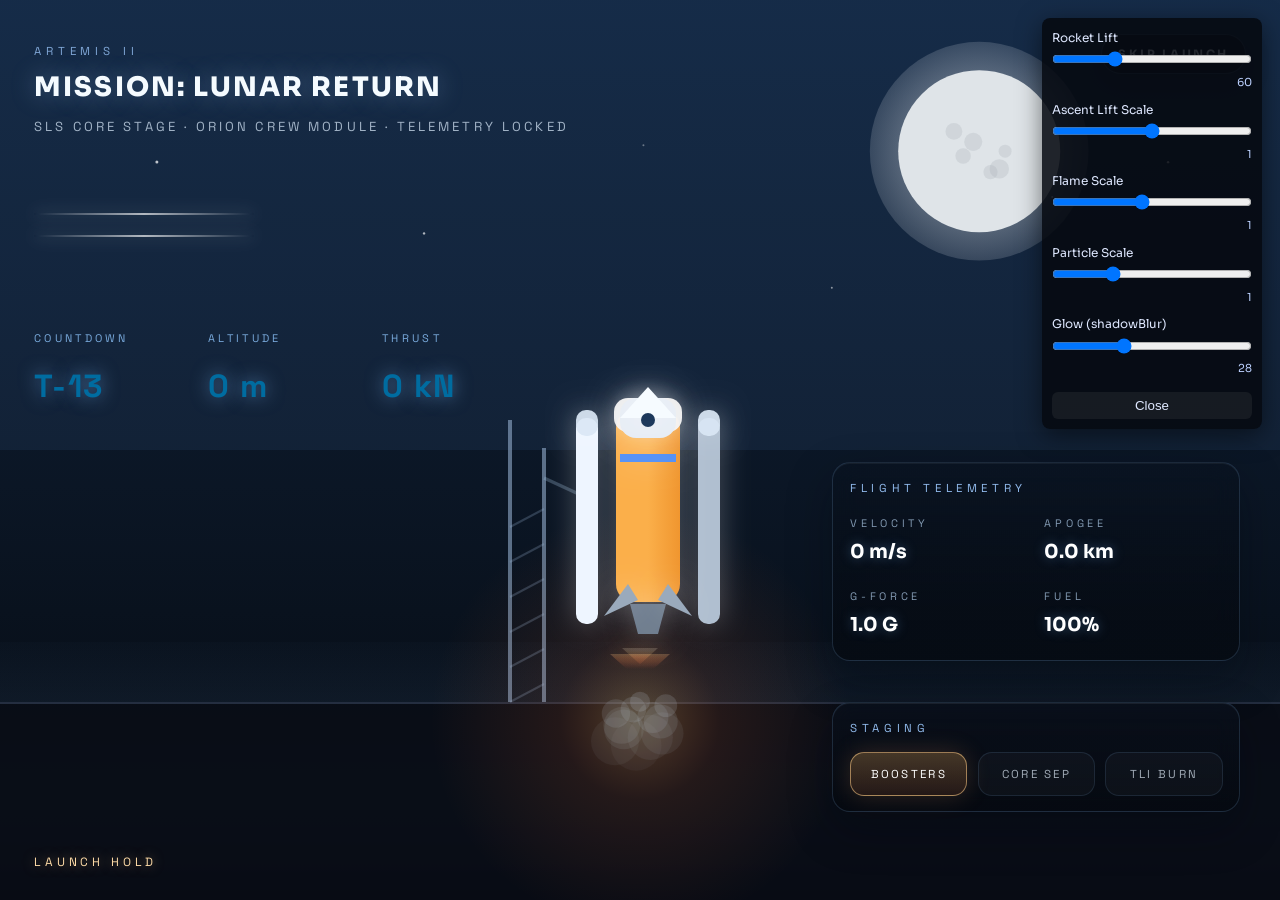
==== commit 5e04a38e: "all fixes Co-authored-by: Copilot <copilot@github.com>" ====
--- a/index.html
+++ b/index.html
@@ -95,6 +95,7 @@
                     <li><a href="#" onclick="showSection('formulas')" class="nav-link">📋 Formulas</a></li>
                     <li><a href="#" onclick="showSection('apps')" class="nav-link">🔬 Apps & Labs</a></li>
                     <li><a href="#" onclick="showSection('tools')" class="nav-link">🛠️ Tools</a></li>
+                    <li><a href="#" onclick="showSection('engr216')" class="nav-link">ENGR 216</a></li>
                 </ul>
             </div>
         </div>
@@ -191,6 +192,20 @@
         <section id="formulas" class="section" style="display: none;"><div class="section-header"><h2>📋 Formula Sheet</h2><p>Quick reference of all essential equations</p></div><div id="formulas-content"></div></section>
         <section id="apps" class="section" style="display: none;"><div class="section-header"><h2>🔬 Real-World Applications</h2><p>Physics in everyday life and modern technology</p></div><div id="apps-content"></div></section>
         <section id="tools" class="section" style="display: none;"><div class="section-header"><h2>🛠️ Study Tools & Resources</h2><p>Advanced learning tools and interactive simulations</p></div><div id="tools-content"></div></section>
+        <section id="otherclass" class="section" style="display: none;">
+            <div class="section-header">
+                <h2>📘 Other Class</h2>
+                <p>Imported content from another course — replace with your class materials.</p>
+            </div>
+            <div id="otherclass-content" class="notes-content"></div>
+        </section>
+        <section id="engr216" class="section" style="display: none;">
+            <div class="section-header">
+                <h2>🧰 ENGR 216 — Prof Ball</h2>
+                <p>Exam-focused guidance, worked sequences, and flagged pitfalls for Prof Ball's style.</p>
+            </div>
+            <div id="engr216-content" class="notes-content"></div>
+        </section>
     </main>
 
     <script src="data.js"></script>
--- a/styles.css
+++ b/styles.css
@@ -78,7 +78,7 @@
 .railgun-intro.hidden {
     opacity: 0;
     pointer-events: none;
-    display: none;
+    visibility: hidden;
 }
 
 .skip-launch-btn {
@@ -126,7 +126,7 @@
     display: flex;
     flex-direction: column;
     justify-content: space-between;
-    padding: clamp(24px, 4vw, 64px);
+    padding: clamp(22px, 3vw, 40px) clamp(22px, 3vw, 34px) clamp(18px, 2.2vw, 28px);
     pointer-events: none;
 }
 
@@ -134,7 +134,7 @@
     display: grid;
     gap: 0.4rem;
     align-self: flex-start;
-    max-width: 520px;
+    max-width: 560px;
     padding: 0.2rem 0 0.5rem;
 }
 
@@ -149,7 +149,7 @@
 .mission-title {
     color: #f5fbff;
     font-family: 'Sora', sans-serif;
-    font-size: clamp(1.35rem, 2.4vw, 2.35rem);
+    font-size: clamp(1.25rem, 2.1vw, 2.1rem);
     font-weight: 800;
     letter-spacing: 0.08em;
     text-transform: uppercase;
@@ -165,7 +165,7 @@
 
 .overlay-top {
     position: relative;
-    height: 120px;
+    height: 98px;
 }
 
 .overlay-top::before,
@@ -199,9 +199,10 @@
 
 .stats-panel {
     display: flex;
-    gap: clamp(24px, 6vw, 84px);
+    gap: clamp(24px, 5vw, 72px);
     align-items: flex-end;
     flex-wrap: wrap;
+    margin-top: 0.35rem;
 }
 
 .stat-item {
@@ -243,13 +244,14 @@
 
 .telemetry-panel {
     align-self: flex-end;
-    width: min(100%, 430px);
+    width: min(100%, 408px);
     padding: 1rem 1.05rem;
     border: 1px solid rgba(143, 199, 255, 0.16);
     border-radius: 18px;
     background: linear-gradient(180deg, rgba(8, 16, 28, 0.38), rgba(5, 9, 16, 0.74));
     box-shadow: 0 18px 44px rgba(4, 8, 16, 0.35), inset 0 1px 0 rgba(255, 255, 255, 0.05);
     backdrop-filter: blur(12px);
+    margin-right: 0.35rem;
 }
 
 .telemetry-header,
@@ -291,13 +293,14 @@
 
 .stage-panel {
     align-self: flex-end;
-    width: min(100%, 430px);
+    width: min(100%, 408px);
     padding: 1rem 1.05rem 0.95rem;
     border: 1px solid rgba(143, 199, 255, 0.16);
     border-radius: 18px;
     background: linear-gradient(180deg, rgba(10, 18, 31, 0.45), rgba(5, 9, 16, 0.82));
     box-shadow: 0 18px 44px rgba(4, 8, 16, 0.3), inset 0 1px 0 rgba(255, 255, 255, 0.04);
     backdrop-filter: blur(12px);
+    margin-right: 0.35rem;
 }
 
 .stage-track {
